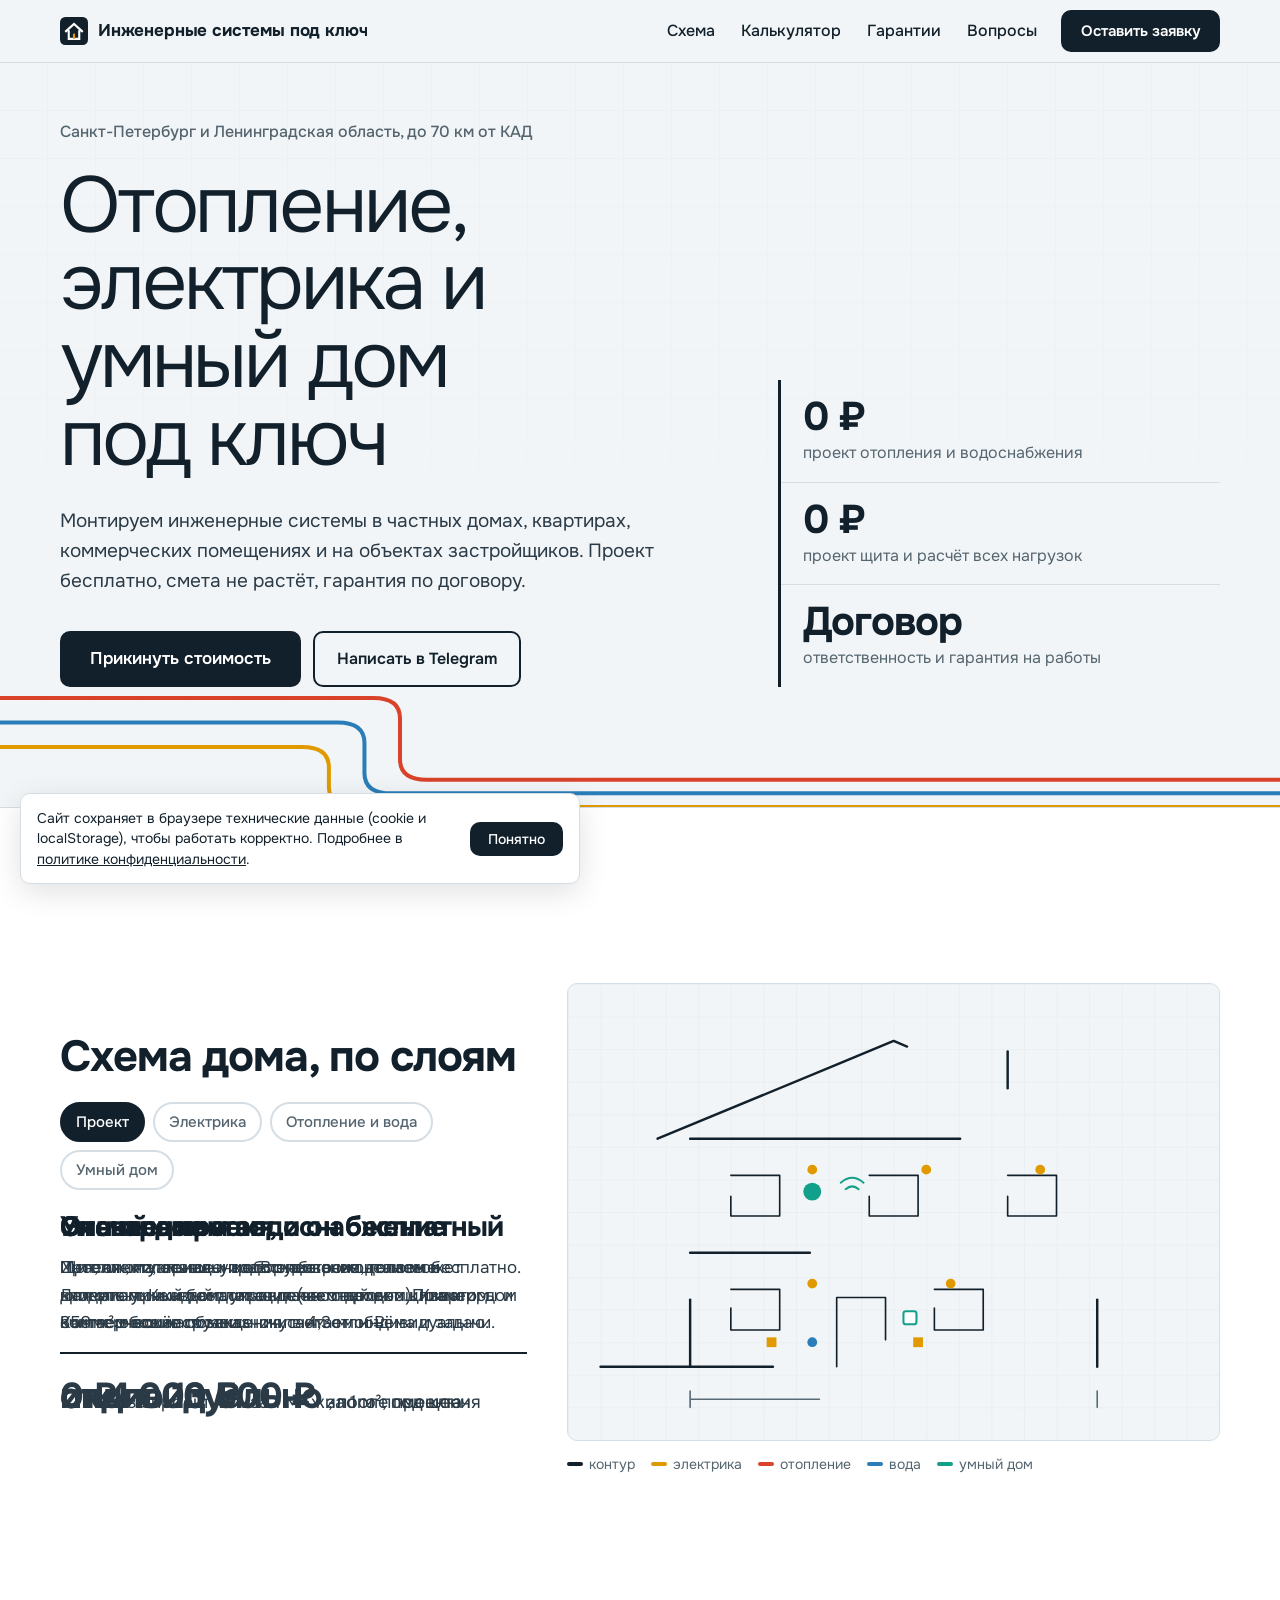
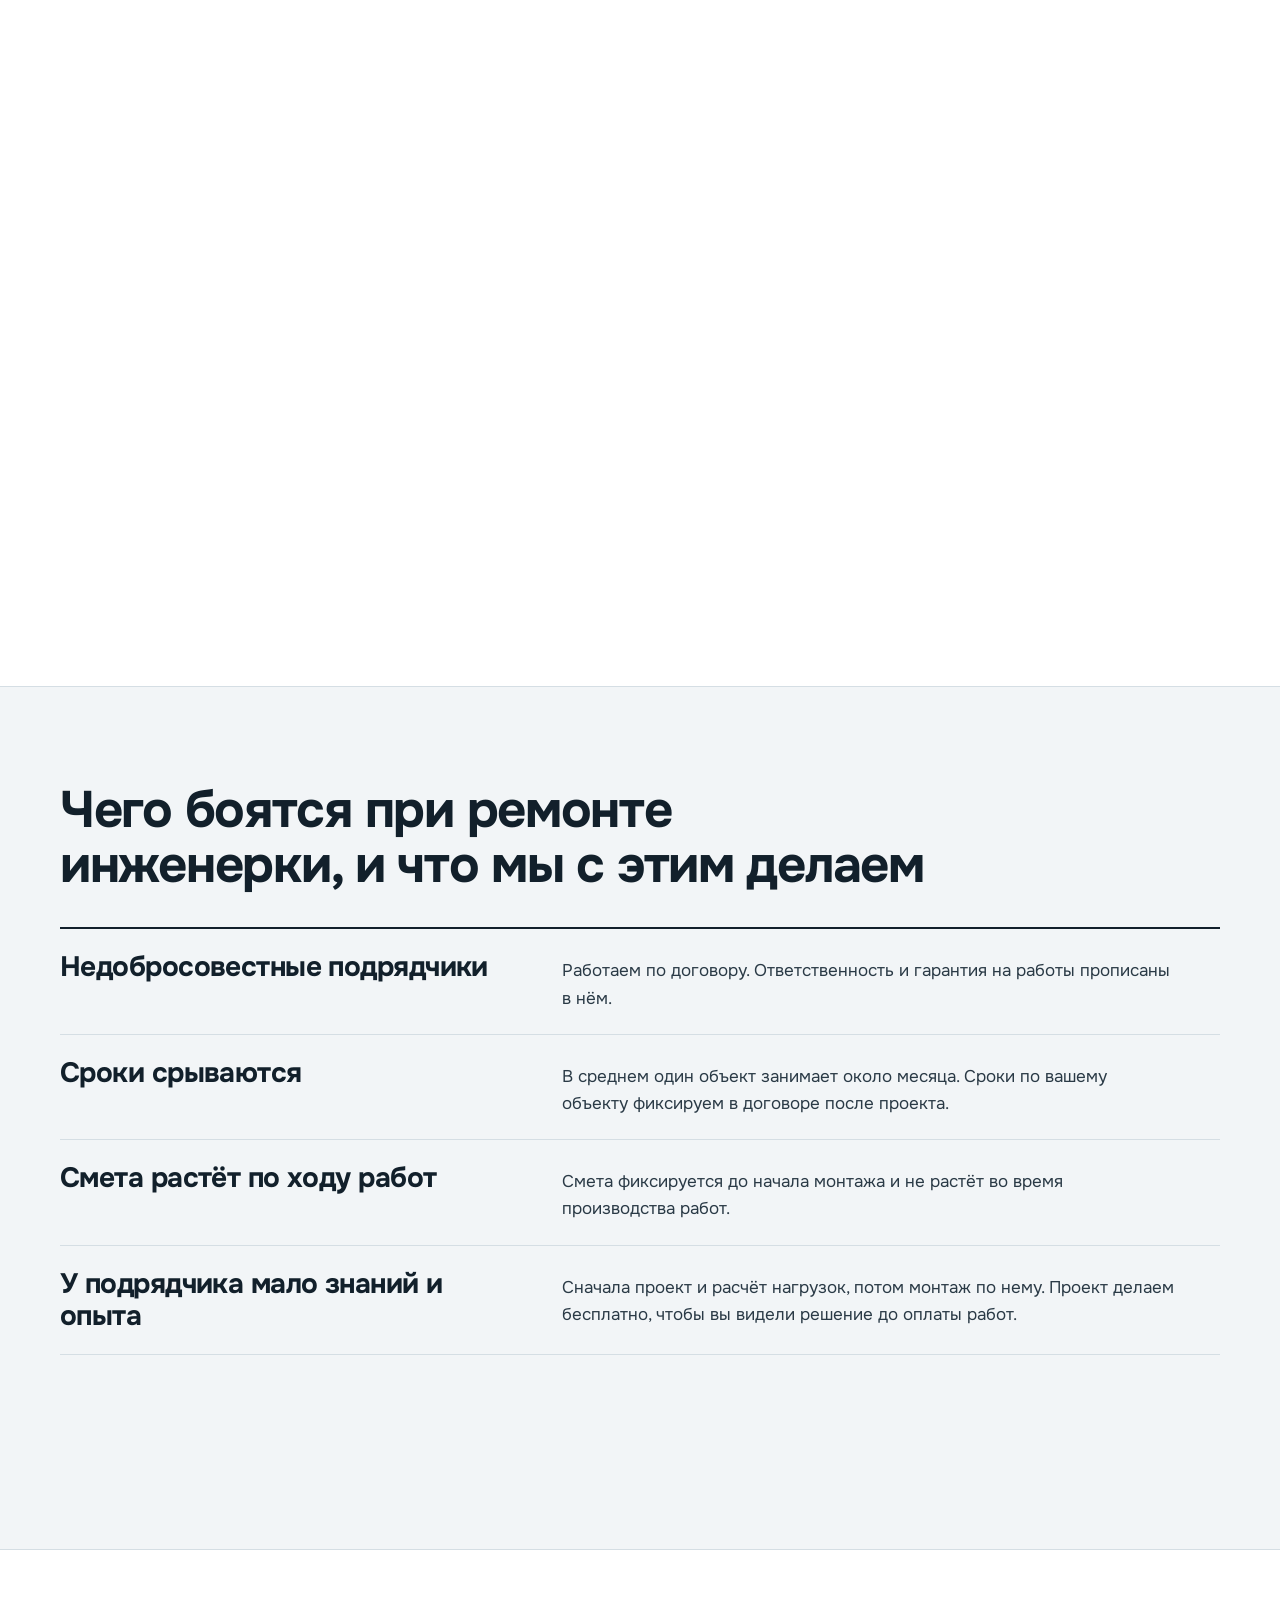
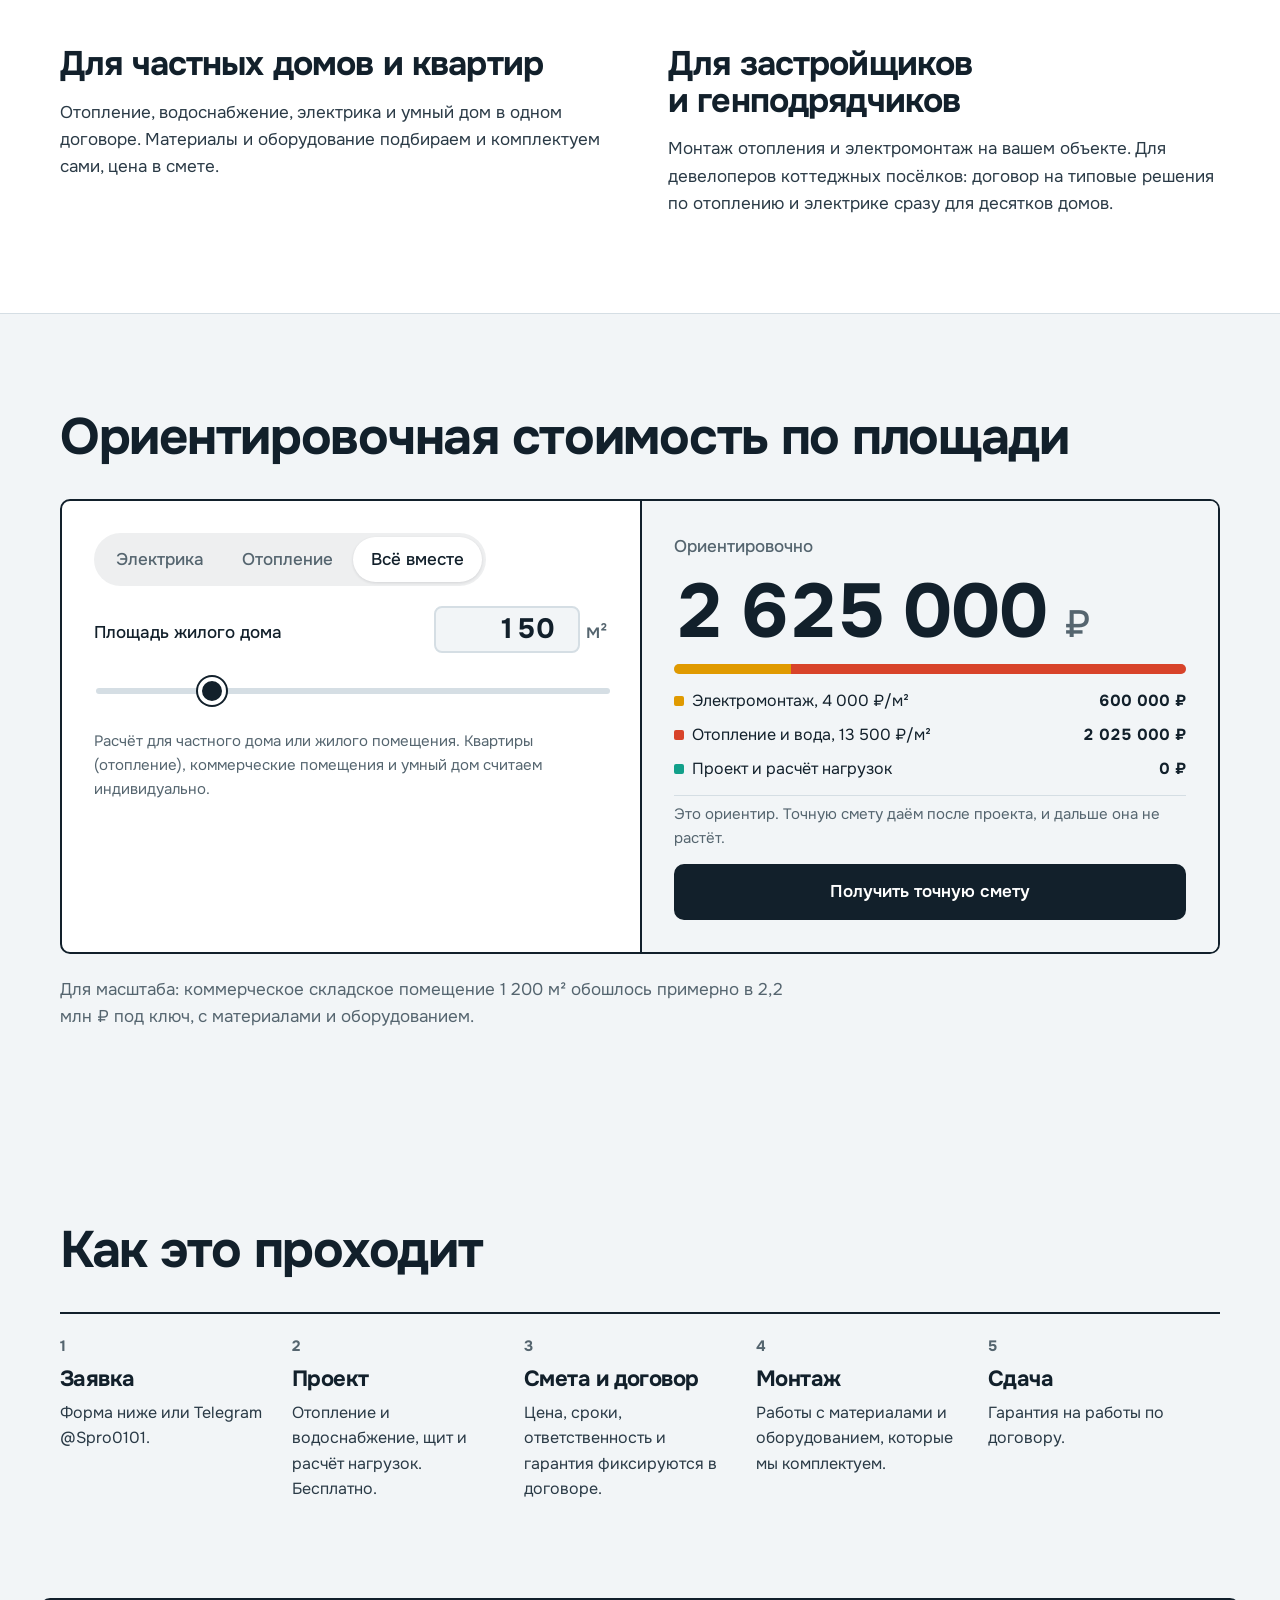
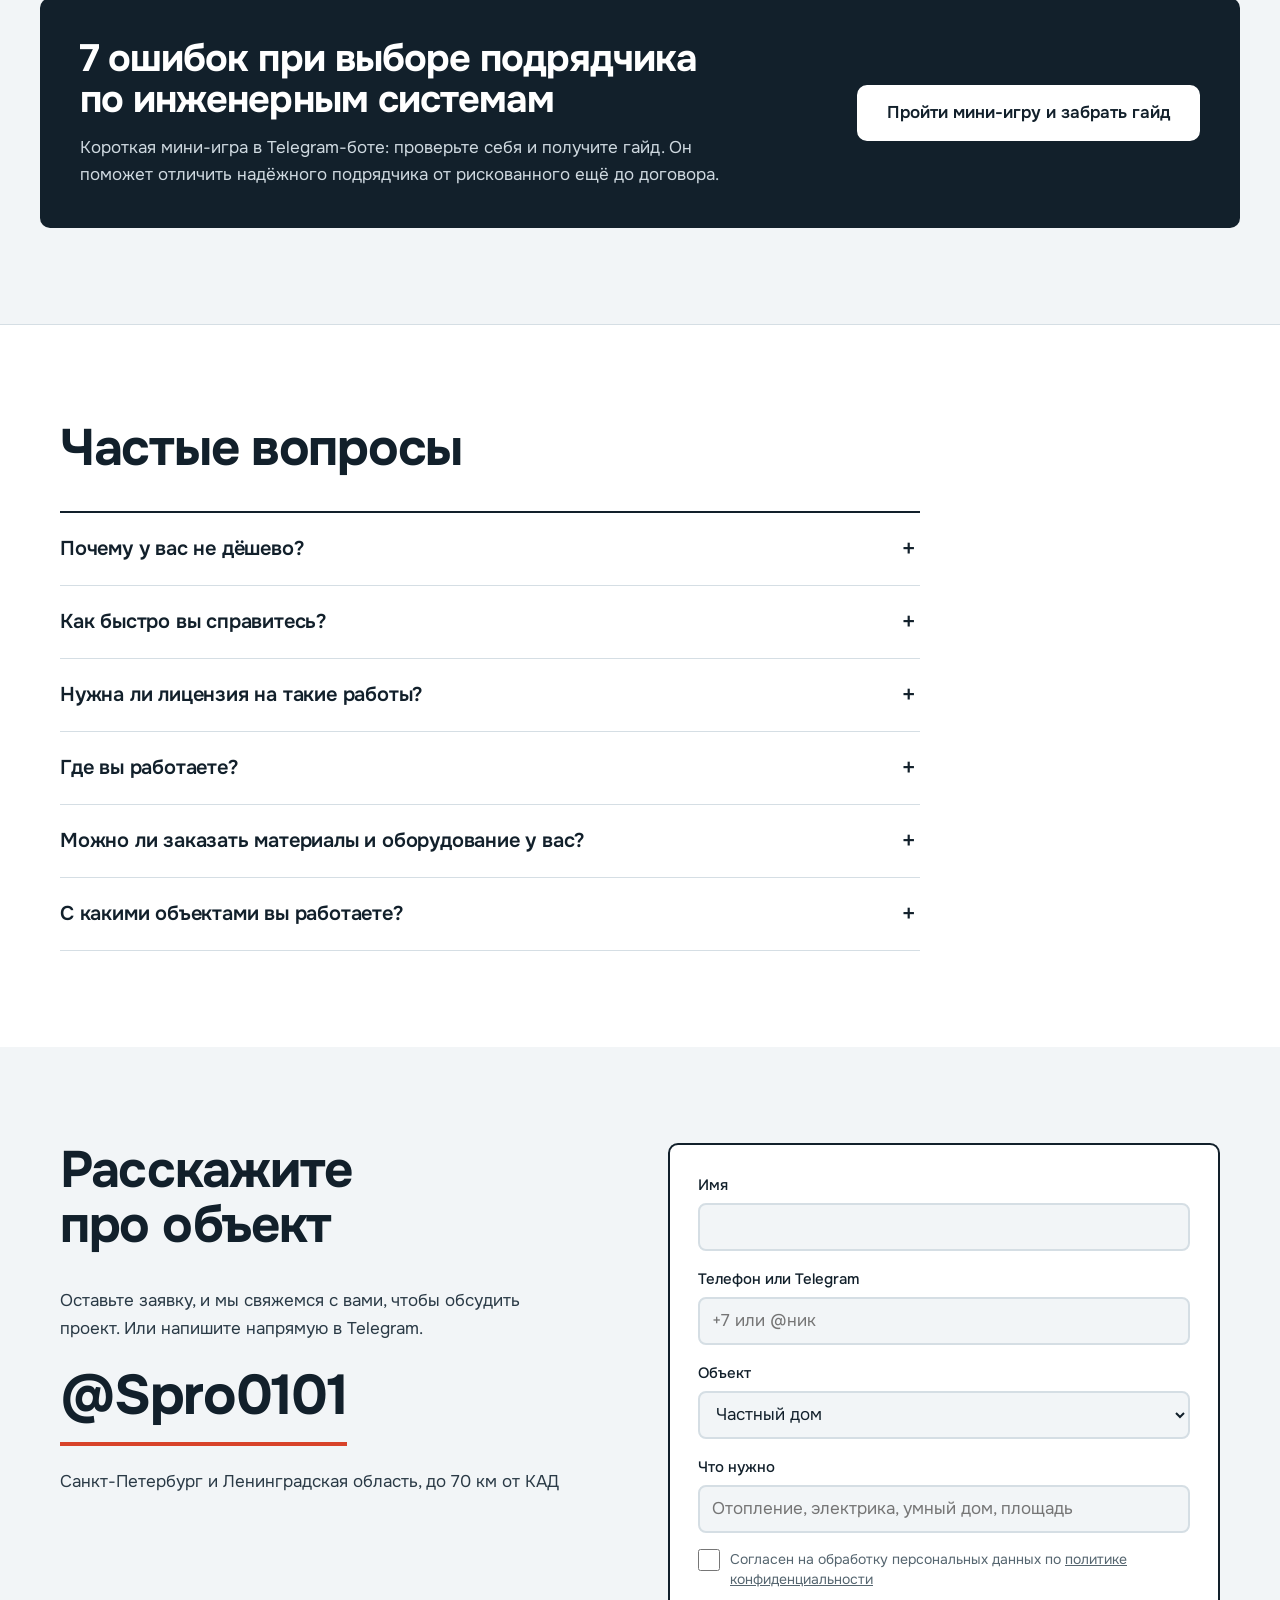
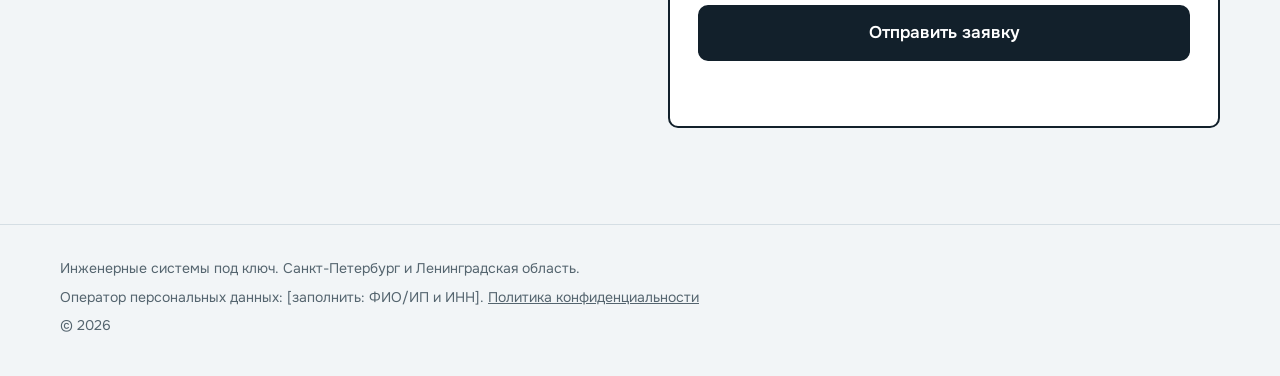
==== index.html @ 91e9ac5f "init: landing Инженерные системы под ключ (СПб и ЛО) Co-Authored-By: Claude Sonnet 5.5 <noreply@anth" ====
<!DOCTYPE html>
<html lang="ru">
<head>
<meta charset="utf-8">
<meta name="viewport" content="width=device-width, initial-scale=1">
<title>Инженерные системы под ключ: отопление, электрика, умный дом в СПб и ЛО</title>
<meta name="description" content="Монтаж отопления, водоснабжения, электрики и умного дома в Санкт-Петербурге и Ленинградской области, до 70 км от КАД. Проект бесплатно, смета без роста, гарантия по договору.">
<meta name="robots" content="index, follow">
<link rel="canonical" href="https://murzzsite.github.io/spro-engineering-spb/">
<meta property="og:title" content="Инженерные системы под ключ: отопление, электрика, умный дом">
<meta property="og:description" content="СПб и Ленинградская область, до 70 км от КАД. Проект бесплатно, смета без роста, гарантия по договору.">
<meta property="og:type" content="website">
<meta property="og:url" content="https://murzzsite.github.io/spro-engineering-spb/">
<meta property="og:locale" content="ru_RU">
<meta property="og:site_name" content="Инженерные системы под ключ">
<meta name="twitter:card" content="summary">
<meta name="twitter:title" content="Инженерные системы под ключ: отопление, электрика, умный дом">
<meta name="twitter:description" content="СПб и Ленинградская область, до 70 км от КАД. Проект бесплатно, смета без роста, гарантия по договору.">
<meta name="theme-color" content="#F2F5F7">
<link rel="icon" href="data:image/svg+xml,%3Csvg xmlns='http://www.w3.org/2000/svg' viewBox='0 0 32 32'%3E%3Crect width='32' height='32' rx='6' fill='%2312202B'/%3E%3Cpath d='M6 17L16 8l10 9M10 15v10h12V15' fill='none' stroke='%23fff' stroke-width='2.4'/%3E%3Cpath d='M16 25v-6' stroke='%23E09A00' stroke-width='2.4'/%3E%3C/svg%3E">
<link rel="preconnect" href="https://fonts.googleapis.com">
<link rel="preconnect" href="https://fonts.gstatic.com" crossorigin>
<link href="https://fonts.googleapis.com/css2?family=Onest:wght@300..800&display=swap" rel="stylesheet">
<link rel="stylesheet" href="motion.css">
<link rel="stylesheet" href="styles.css">
<script type="application/ld+json">
{"@context":"https://schema.org","@type":"WebSite","name":"Инженерные системы под ключ","url":"https://murzzsite.github.io/spro-engineering-spb/","inLanguage":"ru-RU"}
</script>
<script type="application/ld+json">
{"@context":"https://schema.org","@type":"Service","name":"Монтаж инженерных систем: отопление, водоснабжение, электрика, умный дом","serviceType":"Монтаж инженерных систем","url":"https://murzzsite.github.io/spro-engineering-spb/","areaServed":[{"@type":"City","name":"Санкт-Петербург"},{"@type":"AdministrativeArea","name":"Ленинградская область"}],"description":"Отопление и водоснабжение, электромонтаж, умный дом, комплектация объектов материалами и оборудованием. Работа в пределах 70 км от КАД, ответственность и гарантия на работы по договору."}
</script>
<script type="application/ld+json">
{"@context":"https://schema.org","@type":"FAQPage","mainEntity":[
{"@type":"Question","name":"Почему у вас не дёшево?","acceptedAnswer":{"@type":"Answer","text":"Мы несём полную ответственность за работу и даём гарантию на работы, подкреплённую договором. Смета фиксируется и не растёт во время производства работ."}},
{"@type":"Question","name":"Нужна ли лицензия на монтаж инженерных систем?","acceptedAnswer":{"@type":"Answer","text":"Лицензии на эти работы не требуются. Подрядчик должен работать официально, как ИП или ООО, и платить налоги."}},
{"@type":"Question","name":"В каких районах вы работаете?","acceptedAnswer":{"@type":"Answer","text":"В Санкт-Петербурге и Ленинградской области, в пределах 70 км от КАД."}},
{"@type":"Question","name":"Сколько занимает объект?","acceptedAnswer":{"@type":"Answer","text":"В среднем один объект занимает около месяца. Сроки по вашему объекту фиксируются в договоре после проекта."}}
]}
</script>
</head>
<body>

<header class="header" id="header">
  <div class="header__inner">
    <a class="brand" href="#top" aria-label="Инженерные системы под ключ, на главную">
      <svg class="brand__mark" width="28" height="28" viewBox="0 0 32 32" aria-hidden="true"><rect width="32" height="32" rx="6" fill="currentColor"/><path d="M6 17L16 8l10 9M10 15v10h12V15" fill="none" stroke="#fff" stroke-width="2.4"/><path d="M16 25v-6" stroke="#E09A00" stroke-width="2.4"/></svg>
      <span>Инженерные системы под ключ</span>
    </a>
    <nav class="nav" aria-label="Разделы">
      <a href="#scheme" data-roll>Схема</a>
      <a href="#calc" data-roll>Калькулятор</a>
      <a href="#why" data-roll>Гарантии</a>
      <a href="#faq" data-roll>Вопросы</a>
    </nav>
    <a class="btn btn--head" href="#contact" data-magnetic>Оставить заявку</a>
  </div>
</header>

<main>
<!-- HERO -->
<section class="hero" id="top">
  <svg class="hero__routes" viewBox="0 0 1440 220" preserveAspectRatio="none" aria-hidden="true">
    <path class="rt rt--heat" d="M0 60 H420 Q450 60 450 90 V150 Q450 180 480 180 H1440" pathLength="1"/>
    <path class="rt rt--water" d="M0 96 H380 Q410 96 410 126 V170 Q410 200 440 200 H1440" pathLength="1"/>
    <path class="rt rt--power" d="M0 132 H340 Q370 132 370 162 V190 Q370 220 400 220 H1440" pathLength="1"/>
  </svg>
  <div class="wrap hero__grid">
    <div class="hero__text">
      <p class="hero__kicker">Санкт-Петербург и Ленинградская область, до 70 км от КАД</p>
      <h1 class="hero__h1" data-wave data-wave-min="360" data-wave-max="800">Отопление, электрика и умный дом под ключ</h1>
      <p class="hero__lead">Монтируем инженерные системы в частных домах, квартирах, коммерческих помещениях и на объектах застройщиков. Проект бесплатно, смета не растёт, гарантия по договору.</p>
      <div class="hero__cta">
        <a class="btn btn--big" href="#calc" data-magnetic>Прикинуть стоимость</a>
        <a class="btn btn--ghost" href="https://t.me/Spro0101" target="_blank" rel="noopener" data-magnetic>Написать в Telegram</a>
      </div>
    </div>
    <ul class="hero__facts" data-stagger>
      <li><b>0 ₽</b><span>проект отопления и водоснабжения</span></li>
      <li><b>0 ₽</b><span>проект щита и расчёт всех нагрузок</span></li>
      <li><b>Договор</b><span>ответственность и гарантия на работы</span></li>
    </ul>
  </div>
</section>

<!-- SCENE -->
<section class="scene" id="scheme" aria-label="Как прорисовывается инженерная схема дома">
  <div class="scene__stick">
    <div class="wrap scene__grid">
      <div class="scene__copy">
        <h2 class="scene__h">Схема дома, по слоям</h2>
        <ol class="scene__tabs" id="sceneTabs">
          <li><button type="button" data-i="0" class="is-on">Проект</button></li>
          <li><button type="button" data-i="1">Электрика</button></li>
          <li><button type="button" data-i="2">Отопление и вода</button></li>
          <li><button type="button" data-i="3">Умный дом</button></li>
        </ol>
        <div class="scene__text" id="sceneText" aria-live="polite">
          <article class="st is-on" data-i="0">
            <h3>Сначала проект, и он бесплатный</h3>
            <p>Проект отопления и водоснабжения делаем бесплатно. Для электрики бесплатно делаем проект щита и считаем все нагрузки.</p>
            <p class="st__price"><b>0 ₽</b> за проект</p>
          </article>
          <article class="st" data-i="1">
            <h3>Электромонтаж</h3>
            <p>Щит, линии, освещение. В электромонтаж может входить умный дом: управление светом и климатом. Коммерческие помещения считаем индивидуально.</p>
            <p class="st__price"><b>от 4 000 ₽</b> за 1 м² жилого помещения</p>
          </article>
          <article class="st" data-i="2">
            <h3>Отопление и водоснабжение</h3>
            <p>Монтаж, материалы и оборудование, топовые материалы и автоматизация (частный дом). Квартиры и коммерческие объекты считаем от объёма и задачи.</p>
            <p class="st__price"><b>около 13 500 ₽</b> за 1 м², под ключ</p>
          </article>
          <article class="st" data-i="3">
            <h3>Умный дом</h3>
            <p>Интеллектуальное управление освещением и климатом. Каждый дом считаем отдельно. Пример: дом 350 м² обошёлся заказчику в 4,3 млн ₽.</p>
            <p class="st__price"><b>индивидуально</b>, после проекта</p>
          </article>
        </div>
      </div>
      <figure class="scene__fig">
        <svg id="house" viewBox="0 0 800 560" role="img" aria-label="Схема двухэтажного дома в разрезе: контур, электрощит и линии, трубы отопления и воды, узлы умного дома">
          <defs><pattern id="grid" width="40" height="40" patternUnits="userSpaceOnUse"><path d="M40 0H0V40" fill="none" stroke="#D5DEE4" stroke-width="1"/></pattern></defs>
          <rect x="0" y="0" width="800" height="560" fill="url(#grid)" opacity=".7"/>
          <!-- слой 0: контур -->
          <g class="ly ly--0" id="L0" fill="none" stroke="#12202B" stroke-width="3" stroke-linecap="round" stroke-linejoin="round">
            <path d="M40 470 H760" pathLength="1"/>
            <path d="M150 470 V190" pathLength="1"/>
            <path d="M650 470 V190" pathLength="1"/>
            <path d="M150 330 H650" pathLength="1"/>
            <path d="M110 190 L400 70 L690 190 M150 190 H650" pathLength="1"/>
            <path d="M540 128 V80 H575 V150" pathLength="1"/>
            <path d="M200 235 h60 v50 h-60 z M370 235 h60 v50 h-60 z M540 235 h60 v50 h-60 z" pathLength="1" stroke-width="2"/>
            <path d="M200 375 h60 v50 h-60 z M450 375 h60 v50 h-60 z M330 470 V385 H390 V470" pathLength="1" stroke-width="2"/>
            <path d="M150 510 H650 M150 500 V520 M650 500 V520" pathLength="1" stroke="#5A6B78" stroke-width="2"/>
          </g>
          <!-- слой 1: электрика -->
          <g class="ly ly--1" id="L1" fill="none" stroke="#E09A00" stroke-width="3.5" stroke-linecap="round" stroke-linejoin="round">
            <path d="M165 385 h34 v50 h-34 z M172 398 h20 M172 410 h20 M172 422 h20" pathLength="1"/>
            <path d="M182 385 V205" pathLength="1"/>
            <path d="M182 345 H600" pathLength="1"/>
            <path d="M182 205 H580" pathLength="1"/>
            <path d="M300 345 V362 M470 345 V362 M600 345 V440" pathLength="1"/>
            <path d="M300 205 V222 M440 205 V222 M580 205 V222" pathLength="1"/>
            <path d="M199 440 H430" pathLength="1" stroke-dasharray="1"/>
            <circle class="pop" cx="300" cy="368" r="6" fill="#E09A00" stroke="none"/>
            <circle class="pop" cx="470" cy="368" r="6" fill="#E09A00" stroke="none"/>
            <circle class="pop" cx="300" cy="228" r="6" fill="#E09A00" stroke="none"/>
            <circle class="pop" cx="440" cy="228" r="6" fill="#E09A00" stroke="none"/>
            <circle class="pop" cx="580" cy="228" r="6" fill="#E09A00" stroke="none"/>
            <rect class="pop" x="244" y="434" width="12" height="12" fill="#E09A00" stroke="none"/>
            <rect class="pop" x="424" y="434" width="12" height="12" fill="#E09A00" stroke="none"/>
          </g>
          <!-- слой 2: отопление и вода -->
          <g class="ly ly--2" id="L2" fill="none" stroke-linecap="round" stroke-linejoin="round" stroke-width="4.5">
            <g stroke="#2A7DB8">
              <path d="M40 486 H595 V470" pathLength="1"/>
              <path d="M270 486 V440 H300" pathLength="1"/>
            </g>
            <g stroke="#D8432A">
              <path d="M560 395 h70 v75 h-70 z" pathLength="1" stroke-width="3.5"/>
              <path d="M595 395 V352 H230 V440 M480 352 V440" pathLength="1"/>
              <path d="M612 395 V300 H262" pathLength="1"/>
              <path d="M202 440 h56 v18 h-56 z M452 440 h56 v18 h-56 z" pathLength="1" stroke-width="3"/>
              <path d="M205 290 h56 v18 h-56 z M372 290 h56 v18 h-56 z M540 290 h60 v18 h-60 z" pathLength="1" stroke-width="3"/>
            </g>
            <path class="flow flow--heat" d="M595 395 V352 H230 V440 M612 395 V300 H262" stroke="#fff" stroke-width="1.6" stroke-dasharray="3 14" pathLength="100"/>
            <path class="flow flow--water" d="M40 486 H595 V470" stroke="#fff" stroke-width="1.6" stroke-dasharray="3 14" pathLength="100"/>
            <circle class="pop" cx="300" cy="440" r="6" fill="#2A7DB8" stroke="none"/>
          </g>
          <!-- слой 3: умный дом -->
          <g class="ly ly--3" id="L3" fill="none" stroke="#12A08A" stroke-width="2.5" stroke-linecap="round" stroke-linejoin="round">
            <path d="M300 255 V362" stroke-dasharray=".02 .02" pathLength="1"/>
            <path d="M300 255 L440 228" pathLength="1"/>
            <path d="M300 255 Q380 330 470 362" pathLength="1"/>
            <path d="M300 255 Q330 405 420 410" pathLength="1"/>
            <path d="M300 255 Q520 250 580 228" pathLength="1"/>
            <circle class="ring" cx="300" cy="255" r="18" stroke-width="2"/>
            <circle class="ring ring--2" cx="300" cy="255" r="18" stroke-width="2"/>
            <circle class="pop" cx="300" cy="255" r="11" fill="#12A08A" stroke="none"/>
            <rect class="pop" x="412" y="402" width="16" height="16" rx="3" fill="#fff" stroke="#12A08A"/>
            <path class="pop" d="M335 244 q14 -12 28 0 M341 252 q8 -7 16 0" stroke-width="2.5"/>
          </g>
        </svg>
        <figcaption class="legend" aria-hidden="true">
          <span><i style="background:#12202B"></i>контур</span>
          <span><i style="background:#E09A00"></i>электрика</span>
          <span><i style="background:#D8432A"></i>отопление</span>
          <span><i style="background:#2A7DB8"></i>вода</span>
          <span><i style="background:#12A08A"></i>умный дом</span>
        </figcaption>
      </figure>
    </div>
  </div>
</section>

<!-- WHY -->
<section class="sec why" id="why">
  <div class="wrap">
    <h2 class="sec__h" data-reveal>Чего боятся при ремонте инженерки, и что мы с этим делаем</h2>
    <div class="why__list" data-stagger>
      <div class="why__row"><p class="why__fear">Недобросовестные подрядчики</p><p class="why__ans">Работаем по договору. Ответственность и гарантия на работы прописаны в нём.</p></div>
      <div class="why__row"><p class="why__fear">Сроки срываются</p><p class="why__ans">В среднем один объект занимает около месяца. Сроки по вашему объекту фиксируем в договоре после проекта.</p></div>
      <div class="why__row"><p class="why__fear">Смета растёт по ходу работ</p><p class="why__ans">Смета фиксируется до начала монтажа и не растёт во время производства работ.</p></div>
      <div class="why__row"><p class="why__fear">У подрядчика мало знаний и опыта</p><p class="why__ans">Сначала проект и расчёт нагрузок, потом монтаж по нему. Проект делаем бесплатно, чтобы вы видели решение до оплаты работ.</p></div>
    </div>
    <p class="why__note" data-reveal>Да, у нас не дёшево. Зато мы несём полную ответственность и даём гарантию на работы, подкреплённую договором.</p>
  </div>
</section>

<!-- AUDIENCE -->
<section class="sec aud">
  <div class="wrap aud__grid">
    <div data-reveal>
      <h2 class="sec__h">Для частных домов и квартир</h2>
      <p>Отопление, водоснабжение, электрика и умный дом в одном договоре. Материалы и оборудование подбираем и комплектуем сами, цена в смете.</p>
    </div>
    <div data-reveal data-reveal-delay="120">
      <h2 class="sec__h">Для застройщиков и генподрядчиков</h2>
      <p>Монтаж отопления и электромонтаж на вашем объекте. Для девелоперов коттеджных посёлков: договор на типовые решения по отоплению и электрике сразу для десятков домов.</p>
    </div>
  </div>
</section>

<!-- CALC -->
<section class="sec calc" id="calc">
  <div class="wrap">
    <h2 class="sec__h" data-reveal>Ориентировочная стоимость по площади</h2>
    <div class="calc__box" data-reveal>
      <div class="calc__ctl">
        <div class="calc__what" data-pill role="tablist" aria-label="Что считаем">
          <button type="button" data-pill-item role="tab" data-k="power">Электрика</button>
          <button type="button" data-pill-item role="tab" data-k="heat">Отопление</button>
          <button type="button" data-pill-item role="tab" data-k="both" aria-selected="true">Всё вместе</button>
        </div>
        <label class="calc__area" for="area">
          <span>Площадь жилого дома</span>
          <span class="calc__areaval"><input type="number" id="areaNum" min="30" max="600" step="5" value="150" inputmode="numeric" aria-label="Площадь в квадратных метрах"> <em>м²</em></span>
        </label>
        <input type="range" id="area" min="30" max="600" step="5" value="150" aria-label="Площадь, ползунок">
        <p class="calc__tip">Расчёт для частного дома или жилого помещения. Квартиры (отопление), коммерческие помещения и умный дом считаем индивидуально.</p>
      </div>
      <div class="calc__out">
        <p class="calc__lab">Ориентировочно</p>
        <p class="calc__sum"><span id="sum">0</span> <small>₽</small></p>
        <div class="calc__bar" aria-hidden="true"><i id="barP" class="b-power"></i><i id="barH" class="b-heat"></i></div>
        <dl class="calc__rows">
          <div><dt><i class="b-power"></i>Электромонтаж, 4&nbsp;000&nbsp;₽/м²</dt><dd id="sumP">0 ₽</dd></div>
          <div><dt><i class="b-heat"></i>Отопление и вода, 13&nbsp;500&nbsp;₽/м²</dt><dd id="sumH">0 ₽</dd></div>
          <div><dt><i class="b-free"></i>Проект и расчёт нагрузок</dt><dd>0 ₽</dd></div>
        </dl>
        <p class="calc__disc">Это ориентир. Точную смету даём после проекта, и дальше она не растёт.</p>
        <a class="btn btn--big" href="#contact" id="calcGo" data-magnetic>Получить точную смету</a>
      </div>
    </div>
    <p class="calc__ex" data-reveal>Для масштаба: коммерческое складское помещение 1 200 м² обошлось примерно в 2,2 млн ₽ под ключ, с материалами и оборудованием.</p>
  </div>
</section>

<!-- STEPS -->
<section class="sec steps">
  <div class="wrap">
    <h2 class="sec__h" data-reveal>Как это проходит</h2>
    <ol class="steps__list" data-stagger>
      <li><h3>Заявка</h3><p>Форма ниже или Telegram @Spro0101.</p></li>
      <li><h3>Проект</h3><p>Отопление и водоснабжение, щит и расчёт нагрузок. Бесплатно.</p></li>
      <li><h3>Смета и договор</h3><p>Цена, сроки, ответственность и гарантия фиксируются в договоре.</p></li>
      <li><h3>Монтаж</h3><p>Работы с материалами и оборудованием, которые мы комплектуем.</p></li>
      <li><h3>Сдача</h3><p>Гарантия на работы по договору.</p></li>
    </ol>
  </div>
</section>

<!-- GUIDE -->
<section class="sec guide" id="guide">
  <div class="wrap guide__box" data-reveal>
    <div>
      <h2 class="sec__h">7 ошибок при выборе подрядчика по инженерным системам</h2>
      <p>Короткая мини-игра в Telegram-боте: проверьте себя и получите гайд. Он поможет отличить надёжного подрядчика от рискованного ещё до договора.</p>
    </div>
    <a class="btn btn--big" data-bot href="#contact" target="_blank" rel="noopener" data-magnetic>Пройти мини-игру и забрать гайд</a>
  </div>
</section>

<!-- FAQ -->
<section class="sec faq" id="faq">
  <div class="wrap faq__wrap">
    <h2 class="sec__h" data-reveal>Частые вопросы</h2>
    <div class="faq__list" data-reveal>
      <details><summary>Почему у вас не дёшево?</summary><p>Мы несём полную ответственность за работу и даём гарантию на работы, подкреплённую договором. Смета фиксируется и не растёт во время производства работ. Проект отопления и водоснабжения, проект щита и расчёт нагрузок делаем бесплатно.</p></details>
      <details><summary>Как быстро вы справитесь?</summary><p>В среднем один объект занимает около месяца. Точный срок по вашему объекту называем после проекта и записываем в договор.</p></details>
      <details><summary>Нужна ли лицензия на такие работы?</summary><p>Лицензии на эти работы не требуются. Важно, чтобы подрядчик работал официально, как ИП или ООО, и платил налоги. Подробнее об этом и других ошибках выбора в гайде из Telegram-бота.</p></details>
      <details><summary>Где вы работаете?</summary><p>В Санкт-Петербурге и Ленинградской области, в пределах 70 км от КАД.</p></details>
      <details><summary>Можно ли заказать материалы и оборудование у вас?</summary><p>Да, мы продаём и комплектуем объекты материалами и оборудованием. В отоплении и водоснабжении они уже входят в цену под ключ.</p></details>
      <details><summary>С какими объектами вы работаете?</summary><p>С частными домами и квартирами, коммерческими помещениями и объектами застройщиков. Для девелоперов коттеджных посёлков заключаем договор на типовые решения по отоплению и электрике для десятков домов.</p></details>
    </div>
  </div>
</section>

<!-- CONTACT -->
<section class="sec contact" id="contact">
  <div class="wrap contact__grid">
    <div data-reveal>
      <h2 class="sec__h">Расскажите про объект</h2>
      <p>Оставьте заявку, и мы свяжемся с вами, чтобы обсудить проект. Или напишите напрямую в Telegram.</p>
      <a class="tg" href="https://t.me/Spro0101" target="_blank" rel="noopener" data-roll>@Spro0101</a>
      <p class="contact__area">Санкт-Петербург и Ленинградская область, до 70 км от КАД</p>
    </div>
    <form class="form" id="leadForm" novalidate data-reveal data-reveal-delay="100">
      <label>Имя<input type="text" name="name" autocomplete="name" required></label>
      <label>Телефон или Telegram<input type="text" name="contact" autocomplete="tel" required placeholder="+7 или @ник"></label>
      <label>Объект
        <select name="object">
          <option>Частный дом</option>
          <option>Квартира</option>
          <option>Коммерческое помещение</option>
          <option>Застройщик, генподрядчик, посёлок</option>
        </select>
      </label>
      <label>Что нужно<input type="text" name="comment" placeholder="Отопление, электрика, умный дом, площадь"></label>
      <input type="text" name="_gotcha" style="display:none" tabindex="-1" autocomplete="off">
      <input type="hidden" name="calc" id="calcField">
      <label class="form__ok"><input type="checkbox" name="consent" required><span>Согласен на обработку персональных данных по <a href="privacy.html" target="_blank" rel="noopener">политике конфиденциальности</a></span></label>
      <button class="btn btn--big" type="submit">Отправить заявку</button>
      <p class="form__msg" id="formMsg" role="status"></p>
    </form>
  </div>
</section>
</main>

<footer class="footer">
  <div class="wrap footer__in">
    <p>Инженерные системы под ключ. Санкт-Петербург и Ленинградская область.</p>
    <p>Оператор персональных данных: [заполнить: ФИО/ИП и ИНН]. <a href="privacy.html">Политика конфиденциальности</a></p>
    <p>© <span id="year">2026</span></p>
  </div>
</footer>

<script src="motion.js" defer></script>
<script src="script.js" defer></script>
<script src="cookie.js" defer></script>
</body>
</html>
---- motion.css ----
/* motion-kit: токены и стили эффектов. Светлая тема. Цвета переопределять под бренд клиента. */
:root{
  /* пружины: "stiffness damping" (из designbookmark motion studies) */
  --spring-follow:900 50;
  --spring-settle:280 22;
  --spring-soft:260 24;
  --spring-lead:620 36;
  --spring-trail:190 19;
  --spring-pop:520 16;
  --spring-fade:420 32;
  --stagger:45;               /* мс между элементами */

  /* бренд: менять под клиента */
  --mk-bg:#fafaf7;
  --mk-surface:#fff;
  --mk-text:#16181d;
  --mk-muted:#6b7280;
  --mk-accent:#e4572e;
  --mk-on-accent:#fff;
  --mk-fill:rgba(22,24,29,.06);

  --mk-r-pill:999px;
  --mk-r-card:24px;
  --mk-ease-out:cubic-bezier(.22,1,.36,1);   /* для CSS-переходов, где пружина избыточна */
}

/* reveal: класс mk-reveal ставит JS, без JS элементы видны */
.mk-on .mk-reveal{opacity:0;transform:translate3d(0,22px,0);transition:opacity .7s var(--mk-ease-out),transform .8s var(--mk-ease-out);transition-delay:var(--d,0ms)}
.mk-on .mk-reveal.mk-in{opacity:1;transform:none}

/* magnetic: будем двигать только transform */
[data-magnetic]{will-change:transform}

/* roll: две копии буквы, верхняя уезжает, нижняя заезжает */
.mk-roll{display:inline-flex;overflow:hidden;line-height:1.15;vertical-align:bottom}
.mk-roll__c{display:inline-block;position:relative;height:1.15em;overflow:hidden}
.mk-roll__c>span{display:block;transition:transform .5s var(--mk-ease-out);transition-delay:calc(var(--i)*14ms)}
.mk-roll__c>span+span{position:absolute;inset:0;transform:translateY(110%)}
.mk-roll:hover .mk-roll__c>span:first-child,.mk-roll:focus-visible .mk-roll__c>span:first-child{transform:translateY(-110%)}
.mk-roll:hover .mk-roll__c>span+span,.mk-roll:focus-visible .mk-roll__c>span+span{transform:none}

/* pill: резиновый хайлайт */
.mk-pill{position:relative;display:inline-flex;gap:2px;padding:4px;border-radius:var(--mk-r-pill);background:var(--mk-fill)}
.mk-pill__hl{position:absolute;top:4px;bottom:4px;left:0;border-radius:var(--mk-r-pill);background:var(--mk-surface);box-shadow:0 1px 3px rgba(22,24,29,.12);pointer-events:none;will-change:transform,width}
.mk-pill [data-pill-item]{position:relative;z-index:1;padding:9px 18px;border:0;background:none;border-radius:var(--mk-r-pill);font:inherit;font-weight:500;color:var(--mk-muted);cursor:pointer;transition:color .2s}
.mk-pill [data-pill-item].is-active{color:var(--mk-text)}

@media (prefers-reduced-motion:reduce){
  .mk-on .mk-reveal{opacity:1;transform:none;transition:none}
  .mk-roll__c>span{transition:none}
}
---- styles.css ----
:root{
  --bg:#F2F5F7; --surface:#fff; --ink:#12202B; --muted:#55656F; --line:#D5DEE4;
  --power:#E09A00; --heat:#D8432A; --water:#2A7DB8; --smart:#12A08A;
  --font:"Onest",system-ui,"Segoe UI",Arial,sans-serif;
  --mk-bg:var(--bg); --mk-surface:#fff; --mk-text:var(--ink); --mk-muted:var(--muted);
  --mk-accent:var(--heat); --mk-fill:rgba(18,32,43,.07);
  --r:10px;
}
*{box-sizing:border-box}
html{scroll-behavior:auto;-webkit-text-size-adjust:100%}
body{margin:0;background:var(--bg);color:var(--ink);font:400 17px/1.6 var(--font);overflow-x:hidden}
img,svg{max-width:100%}
a{color:inherit}
h1,h2,h3{margin:0;font-weight:700;line-height:1.08;letter-spacing:-.025em;text-wrap:balance;overflow-wrap:anywhere}
p{margin:0}
.wrap{width:100%;max-width:1200px;margin:0 auto;padding:0 20px}
:focus-visible{outline:3px solid var(--water);outline-offset:3px}

/* buttons */
.btn{display:inline-flex;align-items:center;justify-content:center;gap:8px;min-height:46px;padding:12px 22px;border:2px solid var(--ink);border-radius:var(--r);background:var(--ink);color:#fff;font:600 16px/1.2 var(--font);text-decoration:none;cursor:pointer;transition:background .2s,color .2s,border-color .2s}
.btn:hover{background:var(--heat);border-color:var(--heat)}
.btn--ghost{background:transparent;color:var(--ink)}
.btn--ghost:hover{background:var(--ink);border-color:var(--ink);color:#fff}
.btn--big{min-height:56px;padding:15px 28px;font-size:17px}
.btn--head{min-height:42px;padding:9px 18px;font-size:15px}

/* header */
.header{position:sticky;top:0;z-index:50;background:rgba(242,245,247,.9);backdrop-filter:blur(10px);border-bottom:1px solid var(--line)}
.header__inner{display:flex;align-items:center;gap:24px;max-width:1200px;margin:0 auto;padding:10px 20px;min-width:0}
.brand{display:flex;align-items:center;gap:10px;text-decoration:none;font-weight:700;letter-spacing:-.01em;min-width:0;flex-shrink:1}
.brand__mark{flex:0 0 auto;color:var(--ink)}
.brand span{white-space:nowrap;overflow:hidden;text-overflow:ellipsis}
.nav{display:flex;gap:26px;margin-left:auto}
.nav a{text-decoration:none;font-weight:500;white-space:nowrap;font-size:16px}
.btn--head{flex:0 0 auto;white-space:nowrap}

/* hero */
.hero{position:relative;padding:56px 0 120px;overflow:hidden;background-image:linear-gradient(var(--line) 1px,transparent 1px),linear-gradient(90deg,var(--line) 1px,transparent 1px);background-size:48px 48px;background-position:-1px -1px}
.hero::before{content:"";position:absolute;inset:0;background:linear-gradient(180deg,rgba(242,245,247,.78),rgba(242,245,247,.96) 70%,var(--bg))}
.hero__grid{position:relative;display:grid;grid-template-columns:minmax(0,1.5fr) minmax(0,1fr);gap:56px;align-items:end}
.hero__kicker{font-weight:500;color:var(--muted);margin-bottom:22px;font-size:16px}
.hero__h1{font-size:clamp(40px,6.2vw,88px);font-weight:700;letter-spacing:-.04em;line-height:.98}
.hero__lead{margin-top:28px;max-width:34em;font-size:19px;color:#2a3a46}
.hero__cta{display:flex;flex-wrap:wrap;gap:12px;margin-top:34px}
.hero__facts{list-style:none;margin:0;padding:0;display:grid;gap:0;border-left:3px solid var(--ink)}
.hero__facts li{padding:16px 0 16px 22px;border-bottom:1px solid var(--line);display:grid;gap:2px}
.hero__facts li:last-child{border-bottom:0}
.hero__facts b{font-size:clamp(28px,3.4vw,40px);font-weight:700;letter-spacing:-.03em;line-height:1.05}
.hero__facts span{color:var(--muted);font-size:16px}
.hero__routes{position:absolute;left:0;bottom:0;width:100%;height:150px;pointer-events:none}
.rt{fill:none;stroke-width:4;stroke-dasharray:1;stroke-dashoffset:1;stroke-linecap:round;vector-effect:non-scaling-stroke;animation:draw 2.4s .3s cubic-bezier(.22,1,.36,1) forwards}
.rt--heat{stroke:var(--heat)}.rt--water{stroke:var(--water);animation-delay:.5s}.rt--power{stroke:var(--power);animation-delay:.7s}
@keyframes draw{to{stroke-dashoffset:0}}

/* scene */
.scene{position:relative;background:var(--surface);border-top:1px solid var(--line);border-bottom:1px solid var(--line)}
.scene.is-pin{height:520vh}
.scene__stick{display:flex;align-items:center;padding:56px 0}
.is-pin .scene__stick{position:sticky;top:57px;height:calc(100vh - 57px);height:calc(100svh - 57px);overflow:hidden;padding:0}
.scene__grid{display:grid;grid-template-columns:minmax(0,5fr) minmax(0,7fr);gap:40px;align-items:center}
.scene__h{font-size:clamp(28px,3.4vw,44px);margin-bottom:22px}
.scene__tabs{list-style:none;display:none;flex-wrap:wrap;gap:8px;margin:0 0 22px;padding:0}
.scene__tabs button{min-height:40px;padding:8px 14px;border:2px solid var(--line);border-radius:999px;background:transparent;font:500 15px/1.1 var(--font);color:var(--muted);cursor:pointer;transition:all .25s}
.scene__tabs button.is-on{border-color:var(--ink);background:var(--ink);color:#fff}
.scene__text{display:grid;gap:22px}
.is-pin .scene__tabs{display:flex}
.is-pin .scene__text{gap:0}
.is-pin .st{grid-area:1/1;opacity:0;transform:translateY(14px);pointer-events:none;transition:opacity .45s,transform .55s cubic-bezier(.22,1,.36,1)}
.is-pin .st.is-on{opacity:1;transform:none;pointer-events:auto}
.st h3{font-size:clamp(22px,2.2vw,28px);margin-bottom:12px}
.st p{color:#2a3a46}
.st__price{margin-top:16px;padding-top:14px;border-top:2px solid var(--ink);font-size:18px}
.st__price b{font-size:clamp(26px,3vw,36px);letter-spacing:-.03em;margin-right:6px}
.scene__fig{margin:0}
#house{display:block;width:100%;height:auto;max-height:calc(100svh - 150px);border:1px solid var(--line);border-radius:var(--r);background:var(--bg)}
.is-pin .ly path[pathLength="1"]{stroke-dasharray:1 1;stroke-dashoffset:1}
.pop{transform-box:fill-box;transform-origin:center}
.is-pin .pop{opacity:0;transform:scale(.3);transition:opacity .4s,transform .5s cubic-bezier(.34,1.56,.64,1)}
.is-pin .pop.in{opacity:1;transform:none}
.ly{transition:opacity .4s}
.flow{opacity:.9;animation:flow 1.4s linear infinite;transition:opacity .4s}
.is-pin .flow{opacity:0}
.is-pin .flow.in{opacity:.9}
@keyframes flow{to{stroke-dashoffset:-34}}
.ring{transform-box:fill-box;transform-origin:center;opacity:0;animation:ring 2.2s ease-out infinite}
.ring--2{animation-delay:1.1s}
.is-pin .ring:not(.in){animation:none}
@keyframes ring{0%{opacity:.8;transform:scale(.6)}100%{opacity:0;transform:scale(2.6)}}
.legend{display:flex;flex-wrap:wrap;gap:6px 16px;margin-top:12px;font-size:14px;color:var(--muted)}
.legend span{display:inline-flex;align-items:center;gap:6px}
.legend i{width:16px;height:4px;border-radius:2px;display:inline-block}

/* sections */
.sec{padding:96px 0}
.sec__h{font-size:clamp(28px,4vw,52px);max-width:20em;margin-bottom:34px}
.why__list{border-top:2px solid var(--ink)}
.why__row{display:grid;grid-template-columns:minmax(0,5fr) minmax(0,7fr);gap:32px;padding:22px 0;border-bottom:1px solid var(--line);align-items:baseline}
.why__fear{font-size:clamp(20px,2.2vw,28px);font-weight:700;letter-spacing:-.02em;line-height:1.15}
.why__ans{color:#2a3a46;max-width:36em}
.why__note{margin-top:34px;max-width:40em;font-size:20px;font-weight:500}
.aud{background:var(--surface);border-top:1px solid var(--line);border-bottom:1px solid var(--line)}
.aud__grid{display:grid;grid-template-columns:1fr 1fr;gap:56px}
.aud .sec__h{font-size:clamp(24px,2.8vw,34px);margin-bottom:16px}
.aud p{color:#2a3a46}

/* calc */
.calc__box{display:grid;grid-template-columns:minmax(0,1fr) minmax(0,1fr);background:var(--surface);border:2px solid var(--ink);border-radius:var(--r);overflow:hidden}
.calc__ctl{padding:32px;display:grid;gap:20px;align-content:start}
.calc__what{align-self:start;justify-self:start;max-width:100%;flex-wrap:nowrap}
.calc__what [data-pill-item]{white-space:nowrap}
.calc__area{display:flex;justify-content:space-between;align-items:baseline;gap:12px;font-weight:500}
.calc__areaval{display:inline-flex;align-items:baseline;gap:6px}
.calc__areaval input{width:5.2em;padding:6px 8px;border:2px solid var(--line);border-radius:8px;font:700 28px/1.1 var(--font);text-align:right;font-variant-numeric:tabular-nums;color:var(--ink);background:var(--bg)}
.calc__areaval em{font-style:normal;font-size:20px;color:var(--muted)}
input[type=range]{width:100%;height:32px;background:transparent;-webkit-appearance:none;appearance:none;accent-color:var(--ink)}
input[type=range]::-webkit-slider-runnable-track{height:6px;background:var(--line);border-radius:3px}
input[type=range]::-webkit-slider-thumb{-webkit-appearance:none;width:28px;height:28px;margin-top:-11px;border-radius:50%;background:var(--ink);border:4px solid #fff;box-shadow:0 0 0 2px var(--ink)}
input[type=range]::-moz-range-track{height:6px;background:var(--line);border-radius:3px}
input[type=range]::-moz-range-thumb{width:20px;height:20px;border-radius:50%;background:var(--ink);border:4px solid #fff;box-shadow:0 0 0 2px var(--ink)}
.calc__tip{font-size:15px;color:var(--muted)}
.calc__out{padding:32px;background:var(--bg);border-left:2px solid var(--ink);display:grid;gap:14px;align-content:start}
.calc__lab{color:var(--muted);font-weight:500}
.calc__sum{font-size:clamp(40px,6vw,76px);font-weight:700;letter-spacing:-.04em;line-height:1;font-variant-numeric:tabular-nums;overflow-wrap:anywhere}
.calc__sum small{font-size:.5em;font-weight:500;color:var(--muted)}
.calc__bar{display:flex;height:10px;border-radius:5px;overflow:hidden;background:var(--line)}
.calc__bar i{display:block;height:100%;transition:width .5s cubic-bezier(.22,1,.36,1)}
.b-power{background:var(--power)}.b-heat{background:var(--heat)}.b-free{background:var(--smart)}
.calc__rows{margin:0;display:grid;gap:8px}
.calc__rows>div{display:flex;justify-content:space-between;gap:16px;font-size:16px;align-items:baseline}
.calc__rows dt{display:flex;align-items:baseline;gap:8px;min-width:0}
.calc__rows dt i{width:10px;height:10px;border-radius:2px;flex:0 0 auto}
.calc__rows dd{margin:0;font-weight:700;font-variant-numeric:tabular-nums;white-space:nowrap}
.calc__disc{font-size:15px;color:var(--muted);padding-top:6px;border-top:1px solid var(--line)}
.calc__ex{margin-top:22px;color:var(--muted);max-width:44em}

/* steps */
.steps__list{list-style:none;margin:0;padding:0;display:grid;grid-template-columns:repeat(5,minmax(0,1fr));gap:0;counter-reset:s;border-top:2px solid var(--ink)}
.steps__list li{counter-increment:s;padding:20px 18px 0 0;position:relative}
.steps__list li::before{content:counter(s);display:block;font-weight:700;font-size:15px;color:var(--muted);margin-bottom:10px}
.steps__list h3{font-size:22px;margin-bottom:8px}
.steps__list p{font-size:16px;color:#2a3a46}

/* guide */
.guide{padding:0 0 96px}
.guide__box{display:grid;grid-template-columns:minmax(0,1fr) auto;gap:32px;align-items:center;background:var(--ink);color:#fff;border-radius:var(--r);padding:40px}
.guide__box .sec__h{font-size:clamp(24px,3vw,38px);margin-bottom:14px}
.guide__box p{color:#cfd9e0;max-width:38em}
.guide__box .btn{background:#fff;color:var(--ink);border-color:#fff}
.guide__box .btn:hover{background:var(--power);border-color:var(--power);color:var(--ink)}

/* faq */
.faq{background:var(--surface);border-top:1px solid var(--line)}
.faq__list{border-top:2px solid var(--ink);max-width:860px}
.faq details{border-bottom:1px solid var(--line)}
.faq summary{list-style:none;cursor:pointer;padding:20px 40px 20px 0;font-size:20px;font-weight:600;letter-spacing:-.01em;position:relative}
.faq summary::-webkit-details-marker{display:none}
.faq summary::after{content:"+";position:absolute;right:4px;top:50%;transform:translateY(-50%);font-size:28px;font-weight:400;transition:transform .3s}
.faq details[open] summary::after{transform:translateY(-50%) rotate(45deg)}
.faq details p{padding:0 0 22px;color:#2a3a46;max-width:44em}

/* contact */
.contact__grid{display:grid;grid-template-columns:minmax(0,1fr) minmax(0,1fr);gap:56px;align-items:start}
.contact__grid>div>p{max-width:30em;color:#2a3a46}
.tg{display:inline-block;margin-top:22px;font-size:clamp(32px,5vw,56px);font-weight:700;letter-spacing:-.03em;text-decoration:none;border-bottom:4px solid var(--heat)}
.contact__area{margin-top:22px;color:var(--muted)}
.form{display:grid;gap:16px;background:var(--surface);border:2px solid var(--ink);border-radius:var(--r);padding:28px}
.form label{display:grid;gap:6px;font-weight:500;font-size:15px}
.form input[type=text],.form select{width:100%;min-height:48px;padding:10px 12px;border:2px solid var(--line);border-radius:8px;font:400 17px var(--font);color:var(--ink);background:var(--bg)}
.form input:focus,.form select:focus{border-color:var(--ink);outline:none}
.form .form__ok{display:flex;gap:10px;align-items:flex-start;font-weight:400;font-size:14px;color:var(--muted);line-height:1.45}
.form__ok input{width:22px;height:22px;flex:0 0 auto;margin:0;accent-color:var(--ink)}
.form__msg{min-height:1.4em;font-size:15px;color:var(--smart);font-weight:500}
.form__msg.err{color:var(--heat)}
.form .btn:disabled{opacity:.6}

.footer{border-top:1px solid var(--line);padding:32px 0 40px;font-size:14px;color:var(--muted)}
.footer__in{display:grid;gap:6px}

/* legal */
.legal{max-width:760px;margin:0 auto;padding:56px 20px 96px}
.legal h1{font-size:clamp(30px,5vw,44px);margin-bottom:22px}
.legal h2{font-size:22px;margin:30px 0 8px}
.legal p,.legal li{color:#2a3a46;margin-bottom:8px}

/* responsive */
@media (max-width:900px){
  .hero{padding:48px 0 110px}
  .hero__grid{grid-template-columns:1fr;gap:36px}
  .why__row{grid-template-columns:1fr;gap:8px}
  .aud__grid,.contact__grid{grid-template-columns:1fr;gap:36px}
  .calc__box{grid-template-columns:1fr}
  .calc__out{border-left:0;border-top:2px solid var(--ink)}
  .steps__list{grid-template-columns:1fr 1fr;gap:0 24px}
  .steps__list li{padding-bottom:22px}
  .guide__box{grid-template-columns:1fr;padding:28px}
  .sec{padding:72px 0}
}
@media (max-width:820px){
  .scene__grid{grid-template-columns:1fr;gap:12px}
  .is-pin .scene__stick{align-items:flex-start;padding-top:10px}
  .scene__h{display:none}
  .scene__fig{order:-1}
  .is-pin #house{max-height:40svh}
  .scene__tabs{gap:6px;margin-bottom:10px}
  .scene__tabs button{min-height:38px;padding:7px 11px;font-size:14px}
  .legend{display:none}
  .st h3{margin-bottom:6px}
  .st p{font-size:15px;line-height:1.45}
  .st__price{margin-top:8px;padding-top:8px;font-size:16px}
  .scene:not(.is-pin) .scene__grid{gap:24px}
  .scene:not(.is-pin) #house{max-height:none}
}
@media (max-width:760px){
  .nav{display:none}
  .btn--head{margin-left:auto}
}
@media (max-width:560px){
  body{font-size:16px}
  .calc__ctl,.calc__out{padding:22px 18px}
  .calc__what [data-pill-item]{padding:9px 11px;font-size:14px}
  .form{padding:20px 16px}
  .steps__list{grid-template-columns:1fr}
  .hero__cta .btn{width:100%}
  .brand span{font-size:14px}
}
@media (max-width:400px){
  .brand span{display:none}
}
@media (prefers-reduced-motion:reduce){
  .rt{animation:none;stroke-dashoffset:0}
  .flow,.ring{animation:none}
  .st,.pop,.calc__bar i{transition:none}
}
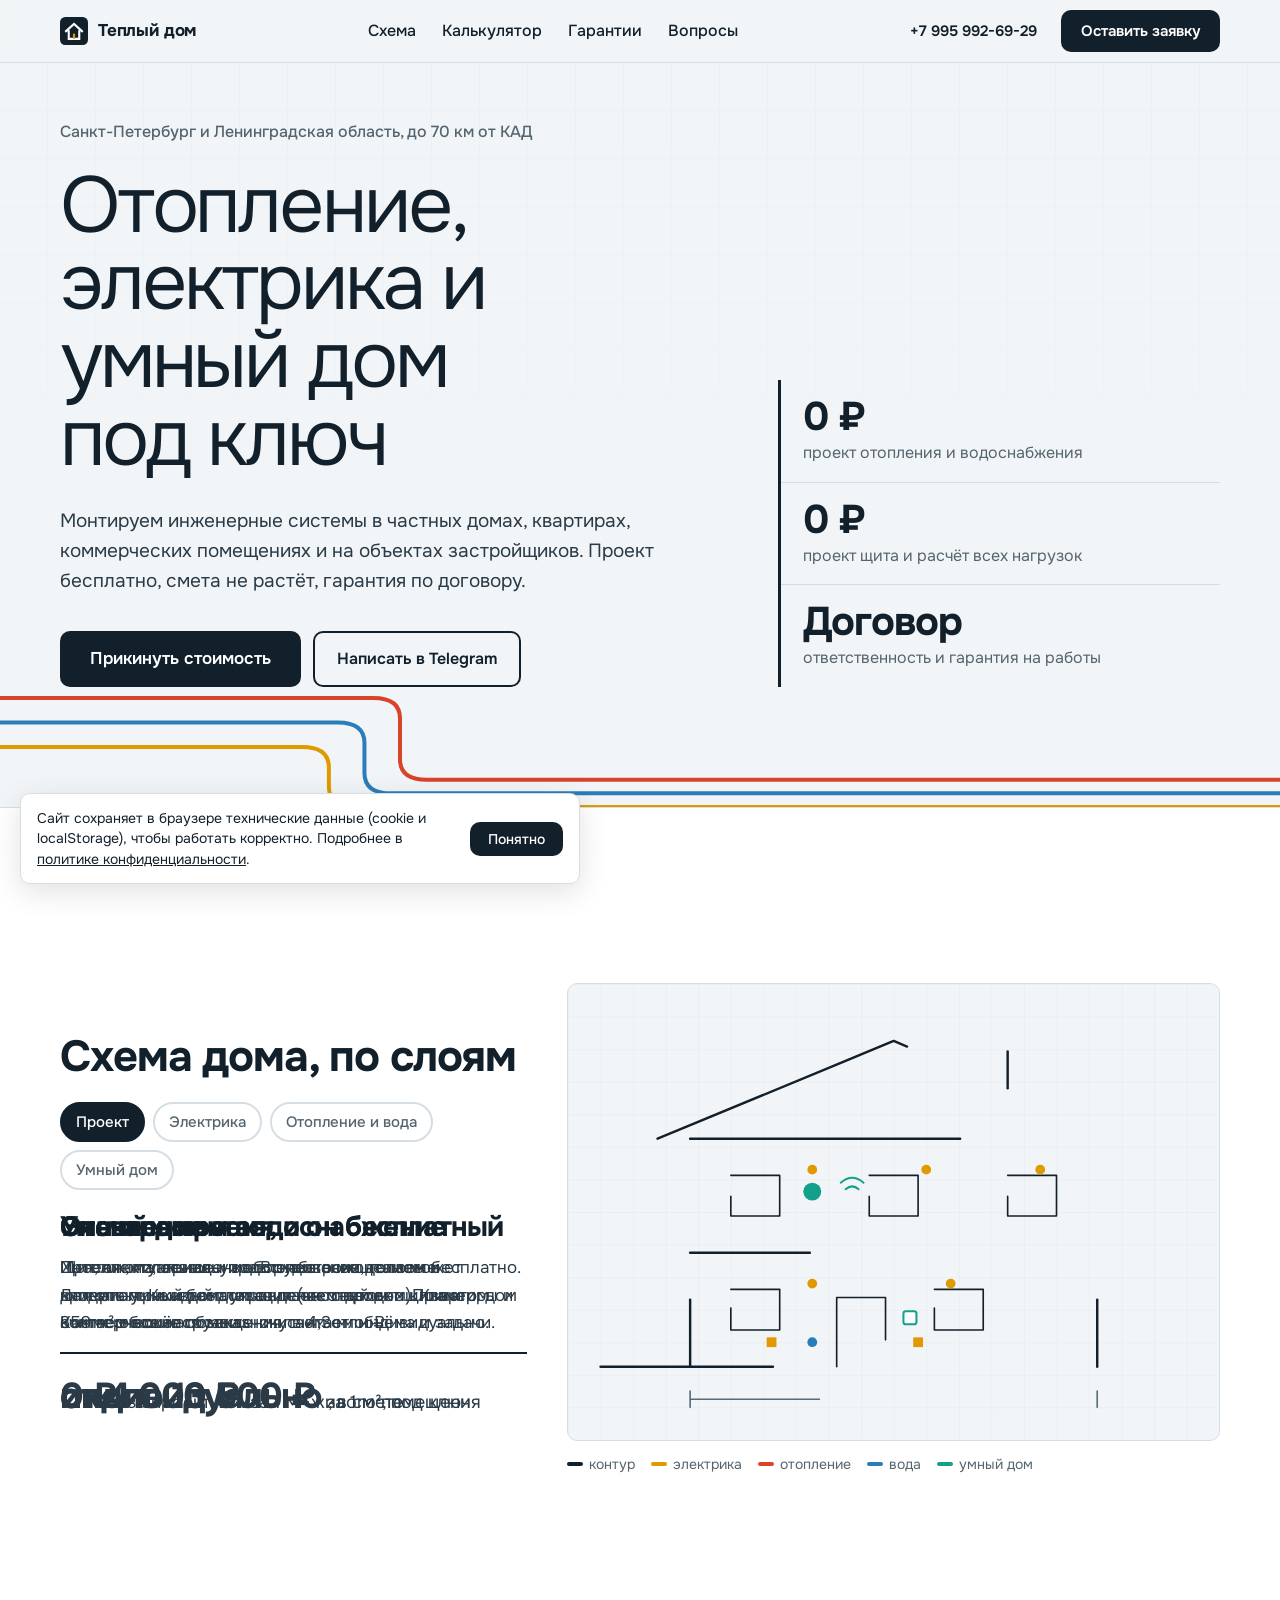
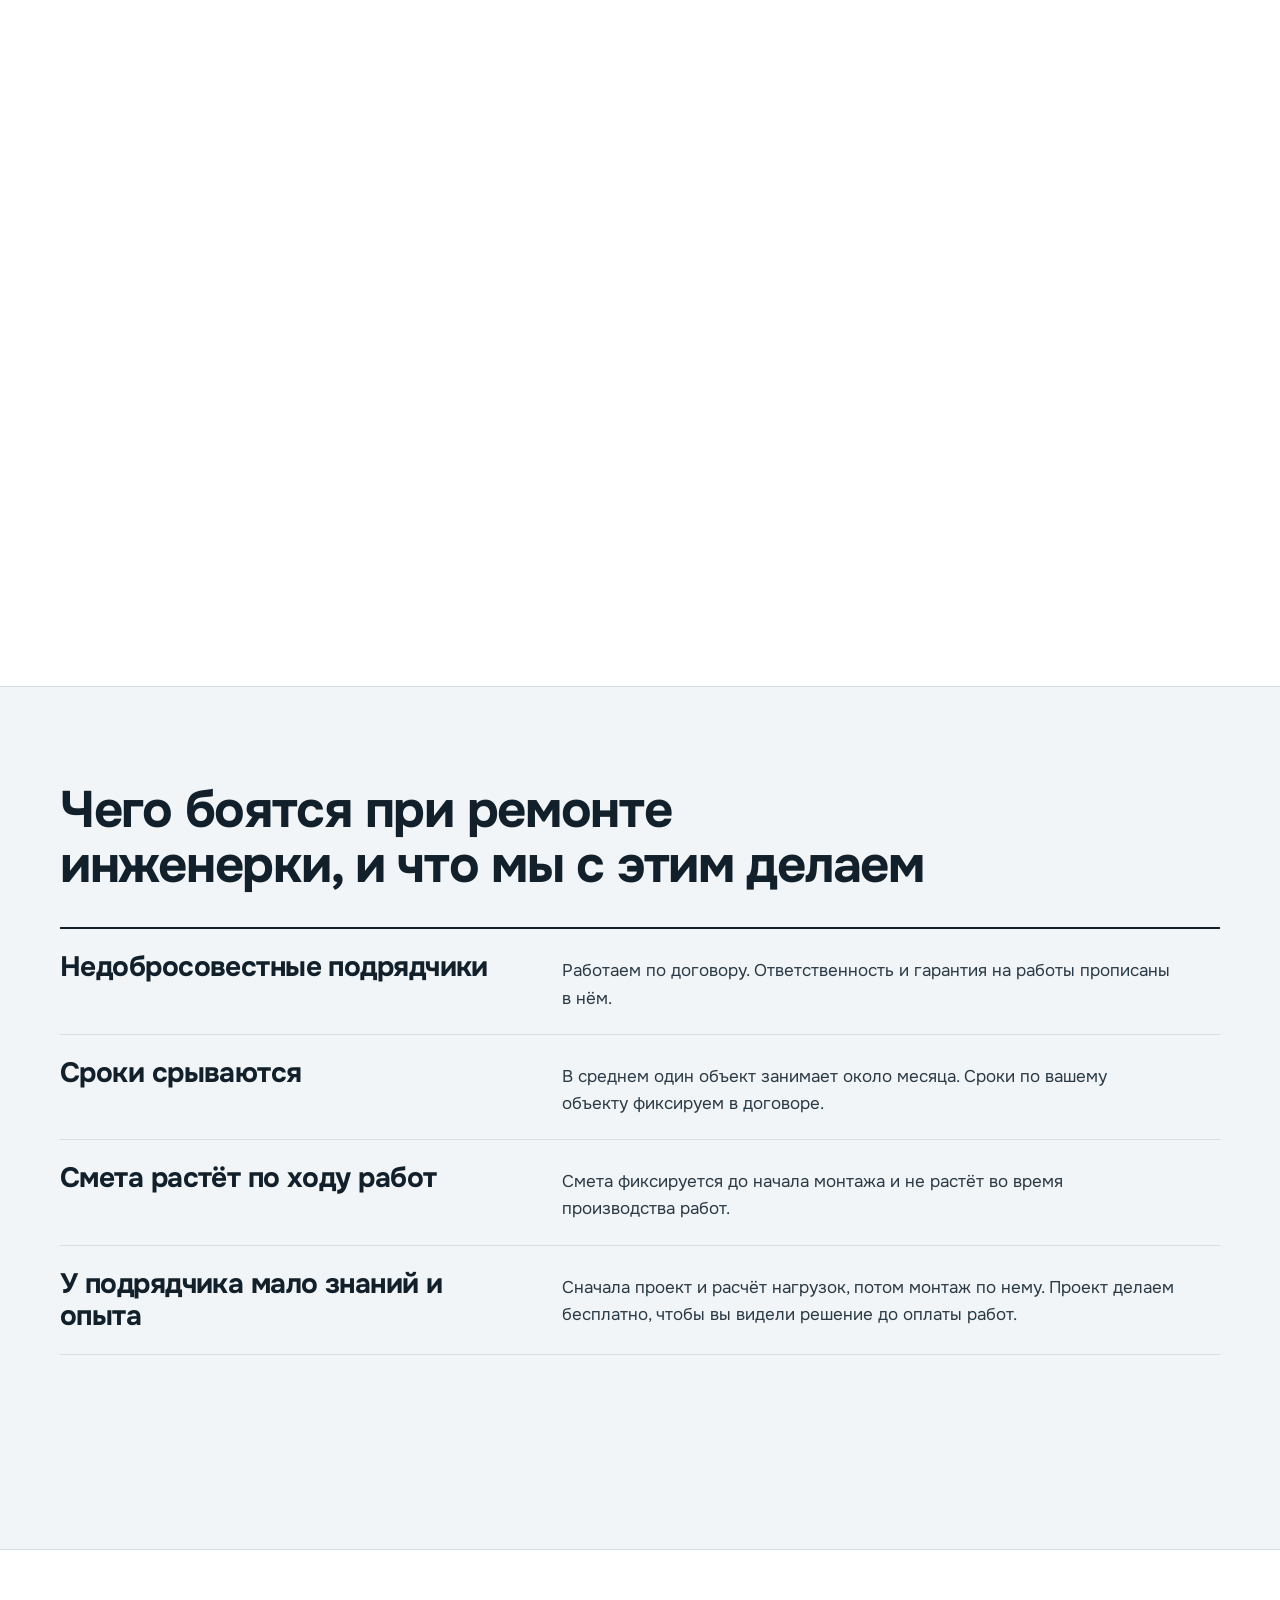
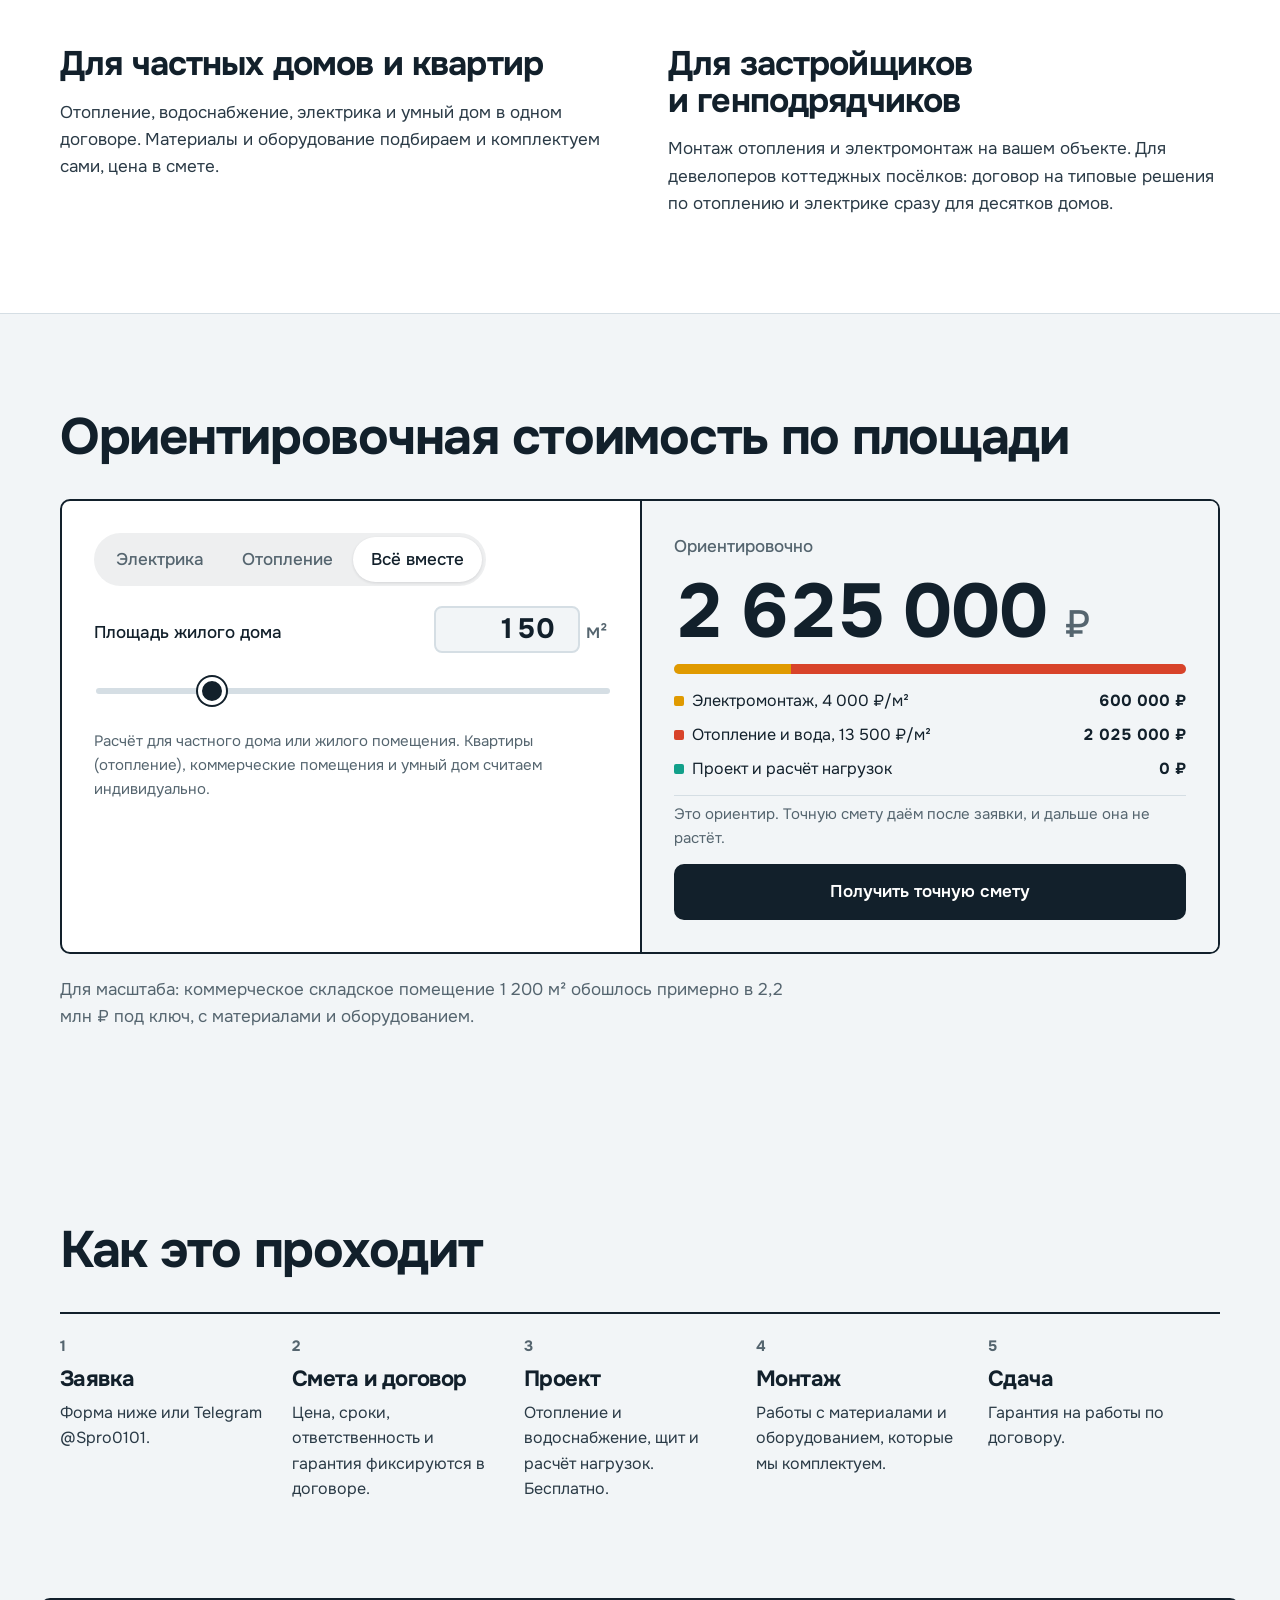
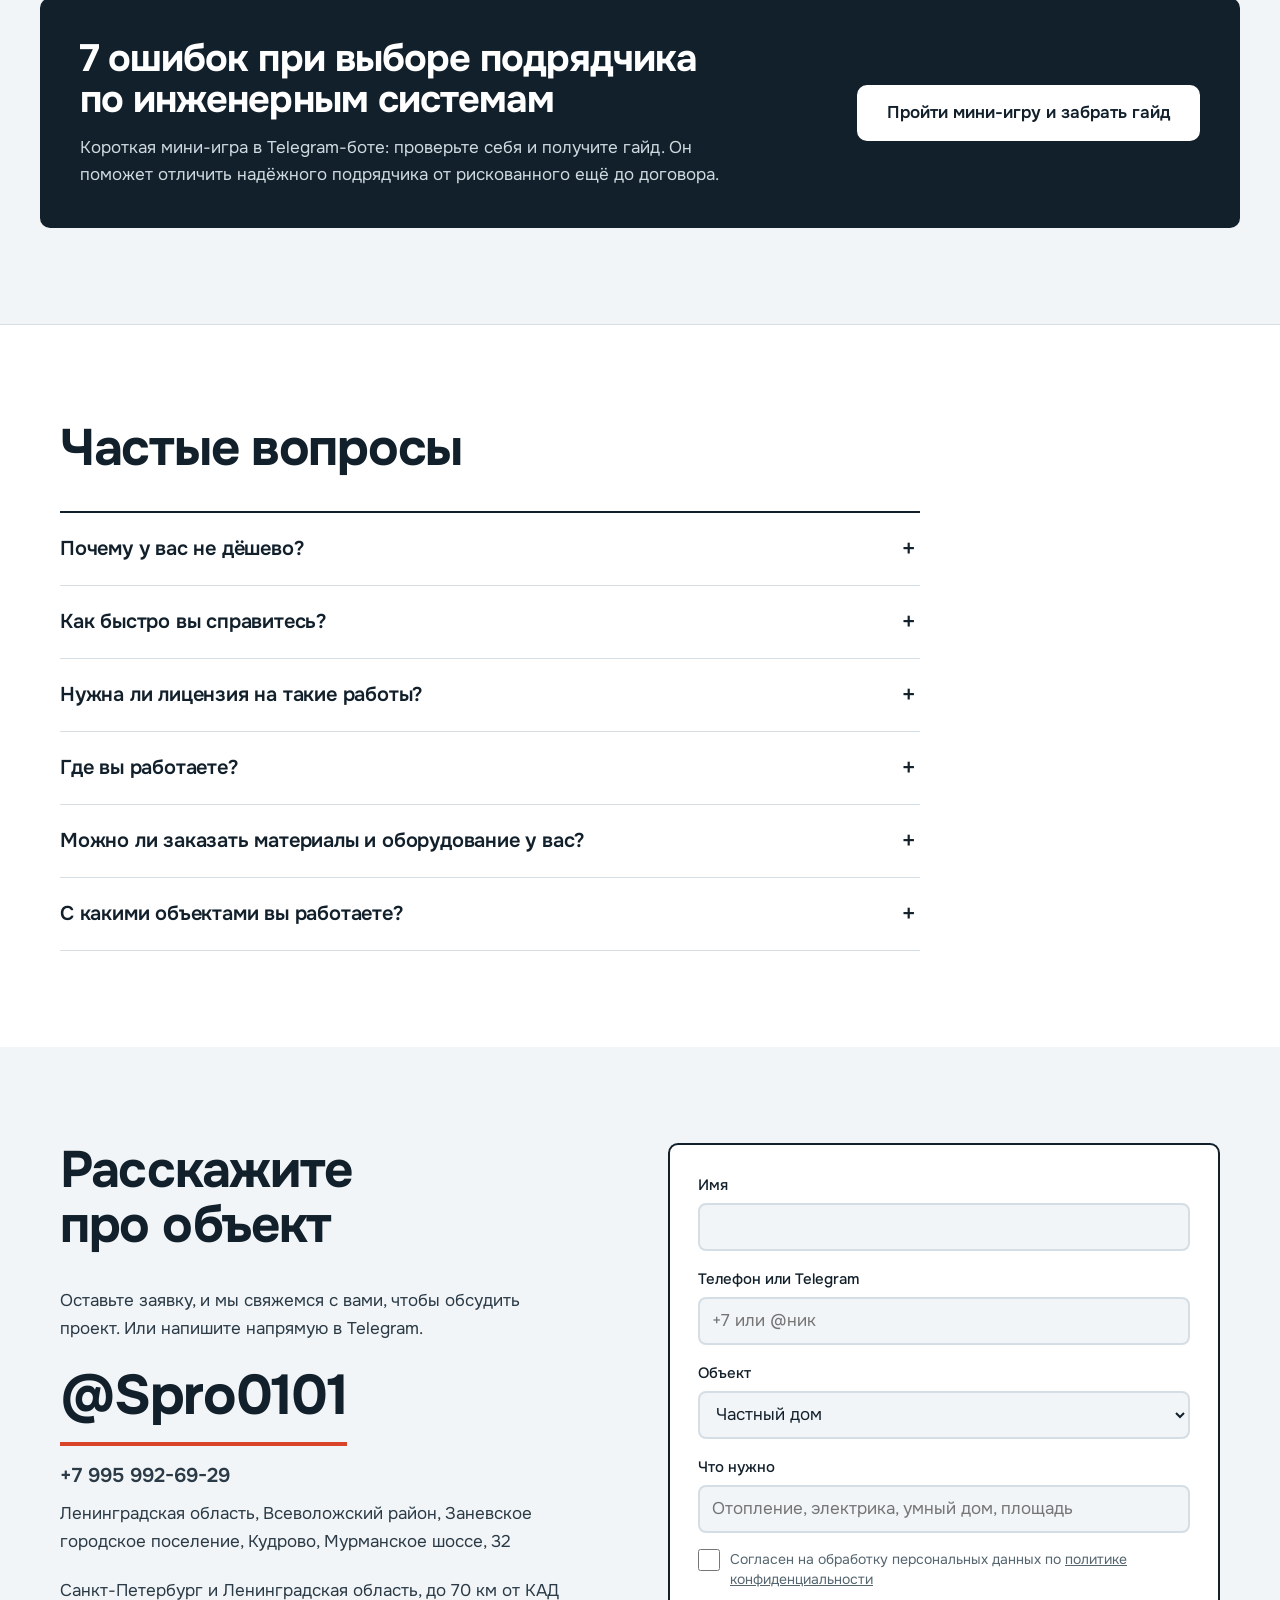
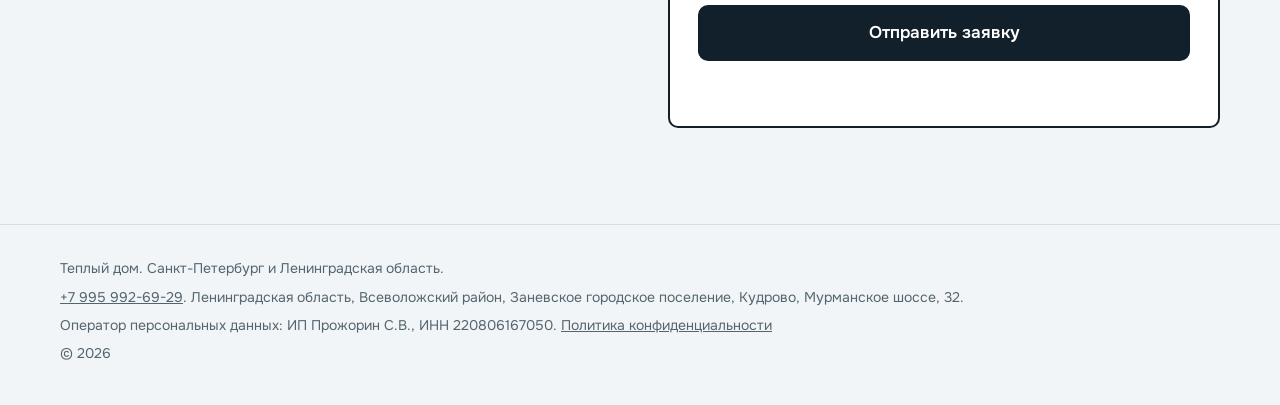
==== commit 71bfae14: "Правки клиента: название Теплый дом, контакты, реквизиты, порядок этапов, бот Co-Authored-By: Claude" ====
--- a/index.html
+++ b/index.html
@@ -3,18 +3,18 @@
 <head>
 <meta charset="utf-8">
 <meta name="viewport" content="width=device-width, initial-scale=1">
-<title>Инженерные системы под ключ: отопление, электрика, умный дом в СПб и ЛО</title>
+<title>Теплый дом: отопление, электрика, умный дом в СПб и ЛО</title>
 <meta name="description" content="Монтаж отопления, водоснабжения, электрики и умного дома в Санкт-Петербурге и Ленинградской области, до 70 км от КАД. Проект бесплатно, смета без роста, гарантия по договору.">
 <meta name="robots" content="index, follow">
 <link rel="canonical" href="https://murzzsite.github.io/spro-engineering-spb/">
-<meta property="og:title" content="Инженерные системы под ключ: отопление, электрика, умный дом">
+<meta property="og:title" content="Теплый дом: отопление, электрика, умный дом">
 <meta property="og:description" content="СПб и Ленинградская область, до 70 км от КАД. Проект бесплатно, смета без роста, гарантия по договору.">
 <meta property="og:type" content="website">
 <meta property="og:url" content="https://murzzsite.github.io/spro-engineering-spb/">
 <meta property="og:locale" content="ru_RU">
-<meta property="og:site_name" content="Инженерные системы под ключ">
+<meta property="og:site_name" content="Теплый дом">
 <meta name="twitter:card" content="summary">
-<meta name="twitter:title" content="Инженерные системы под ключ: отопление, электрика, умный дом">
+<meta name="twitter:title" content="Теплый дом: отопление, электрика, умный дом">
 <meta name="twitter:description" content="СПб и Ленинградская область, до 70 км от КАД. Проект бесплатно, смета без роста, гарантия по договору.">
 <meta name="theme-color" content="#F2F5F7">
 <link rel="icon" href="data:image/svg+xml,%3Csvg xmlns='http://www.w3.org/2000/svg' viewBox='0 0 32 32'%3E%3Crect width='32' height='32' rx='6' fill='%2312202B'/%3E%3Cpath d='M6 17L16 8l10 9M10 15v10h12V15' fill='none' stroke='%23fff' stroke-width='2.4'/%3E%3Cpath d='M16 25v-6' stroke='%23E09A00' stroke-width='2.4'/%3E%3C/svg%3E">
@@ -24,7 +24,10 @@
 <link rel="stylesheet" href="motion.css">
 <link rel="stylesheet" href="styles.css">
 <script type="application/ld+json">
-{"@context":"https://schema.org","@type":"WebSite","name":"Инженерные системы под ключ","url":"https://murzzsite.github.io/spro-engineering-spb/","inLanguage":"ru-RU"}
+{"@context":"https://schema.org","@type":"WebSite","name":"Теплый дом","url":"https://murzzsite.github.io/spro-engineering-spb/","inLanguage":"ru-RU"}
+</script>
+<script type="application/ld+json">
+{"@context":"https://schema.org","@type":"HomeAndConstructionBusiness","name":"Теплый дом","url":"https://murzzsite.github.io/spro-engineering-spb/","telephone":"+7 995 992-69-29","address":{"@type":"PostalAddress","streetAddress":"Мурманское шоссе, 32","addressLocality":"Кудрово","addressRegion":"Ленинградская область","addressCountry":"RU"},"areaServed":[{"@type":"City","name":"Санкт-Петербург"},{"@type":"AdministrativeArea","name":"Ленинградская область"}]}
 </script>
 <script type="application/ld+json">
 {"@context":"https://schema.org","@type":"Service","name":"Монтаж инженерных систем: отопление, водоснабжение, электрика, умный дом","serviceType":"Монтаж инженерных систем","url":"https://murzzsite.github.io/spro-engineering-spb/","areaServed":[{"@type":"City","name":"Санкт-Петербург"},{"@type":"AdministrativeArea","name":"Ленинградская область"}],"description":"Отопление и водоснабжение, электромонтаж, умный дом, комплектация объектов материалами и оборудованием. Работа в пределах 70 км от КАД, ответственность и гарантия на работы по договору."}
@@ -34,7 +37,7 @@
 {"@type":"Question","name":"Почему у вас не дёшево?","acceptedAnswer":{"@type":"Answer","text":"Мы несём полную ответственность за работу и даём гарантию на работы, подкреплённую договором. Смета фиксируется и не растёт во время производства работ."}},
 {"@type":"Question","name":"Нужна ли лицензия на монтаж инженерных систем?","acceptedAnswer":{"@type":"Answer","text":"Лицензии на эти работы не требуются. Подрядчик должен работать официально, как ИП или ООО, и платить налоги."}},
 {"@type":"Question","name":"В каких районах вы работаете?","acceptedAnswer":{"@type":"Answer","text":"В Санкт-Петербурге и Ленинградской области, в пределах 70 км от КАД."}},
-{"@type":"Question","name":"Сколько занимает объект?","acceptedAnswer":{"@type":"Answer","text":"В среднем один объект занимает около месяца. Сроки по вашему объекту фиксируются в договоре после проекта."}}
+{"@type":"Question","name":"Сколько занимает объект?","acceptedAnswer":{"@type":"Answer","text":"В среднем один объект занимает около месяца. Сроки по вашему объекту фиксируются в договоре."}}
 ]}
 </script>
 </head>
@@ -42,9 +45,9 @@
 
 <header class="header" id="header">
   <div class="header__inner">
-    <a class="brand" href="#top" aria-label="Инженерные системы под ключ, на главную">
+    <a class="brand" href="#top" aria-label="Теплый дом, на главную">
       <svg class="brand__mark" width="28" height="28" viewBox="0 0 32 32" aria-hidden="true"><rect width="32" height="32" rx="6" fill="currentColor"/><path d="M6 17L16 8l10 9M10 15v10h12V15" fill="none" stroke="#fff" stroke-width="2.4"/><path d="M16 25v-6" stroke="#E09A00" stroke-width="2.4"/></svg>
-      <span>Инженерные системы под ключ</span>
+      <span>Теплый дом</span>
     </a>
     <nav class="nav" aria-label="Разделы">
       <a href="#scheme" data-roll>Схема</a>
@@ -52,6 +55,7 @@
       <a href="#why" data-roll>Гарантии</a>
       <a href="#faq" data-roll>Вопросы</a>
     </nav>
+    <a class="head__tel" href="tel:+79959926929">+7 995 992-69-29</a>
     <a class="btn btn--head" href="#contact" data-magnetic>Оставить заявку</a>
   </div>
 </header>
@@ -71,6 +75,7 @@
       <p class="hero__lead">Монтируем инженерные системы в частных домах, квартирах, коммерческих помещениях и на объектах застройщиков. Проект бесплатно, смета не растёт, гарантия по договору.</p>
       <div class="hero__cta">
         <a class="btn btn--big" href="#calc" data-magnetic>Прикинуть стоимость</a>
+        <a class="btn btn--ghost btn--call" href="tel:+79959926929">Позвонить</a>
         <a class="btn btn--ghost" href="https://t.me/Spro0101" target="_blank" rel="noopener" data-magnetic>Написать в Telegram</a>
       </div>
     </div>
@@ -113,7 +118,7 @@
           <article class="st" data-i="3">
             <h3>Умный дом</h3>
             <p>Интеллектуальное управление освещением и климатом. Каждый дом считаем отдельно. Пример: дом 350 м² обошёлся заказчику в 4,3 млн ₽.</p>
-            <p class="st__price"><b>индивидуально</b>, после проекта</p>
+            <p class="st__price"><b>индивидуально</b>, в смете</p>
           </article>
         </div>
       </div>
@@ -199,7 +204,7 @@
     <h2 class="sec__h" data-reveal>Чего боятся при ремонте инженерки, и что мы с этим делаем</h2>
     <div class="why__list" data-stagger>
       <div class="why__row"><p class="why__fear">Недобросовестные подрядчики</p><p class="why__ans">Работаем по договору. Ответственность и гарантия на работы прописаны в нём.</p></div>
-      <div class="why__row"><p class="why__fear">Сроки срываются</p><p class="why__ans">В среднем один объект занимает около месяца. Сроки по вашему объекту фиксируем в договоре после проекта.</p></div>
+      <div class="why__row"><p class="why__fear">Сроки срываются</p><p class="why__ans">В среднем один объект занимает около месяца. Сроки по вашему объекту фиксируем в договоре.</p></div>
       <div class="why__row"><p class="why__fear">Смета растёт по ходу работ</p><p class="why__ans">Смета фиксируется до начала монтажа и не растёт во время производства работ.</p></div>
       <div class="why__row"><p class="why__fear">У подрядчика мало знаний и опыта</p><p class="why__ans">Сначала проект и расчёт нагрузок, потом монтаж по нему. Проект делаем бесплатно, чтобы вы видели решение до оплаты работ.</p></div>
     </div>
@@ -248,7 +253,7 @@
           <div><dt><i class="b-heat"></i>Отопление и вода, 13&nbsp;500&nbsp;₽/м²</dt><dd id="sumH">0 ₽</dd></div>
           <div><dt><i class="b-free"></i>Проект и расчёт нагрузок</dt><dd>0 ₽</dd></div>
         </dl>
-        <p class="calc__disc">Это ориентир. Точную смету даём после проекта, и дальше она не растёт.</p>
+        <p class="calc__disc">Это ориентир. Точную смету даём после заявки, и дальше она не растёт.</p>
         <a class="btn btn--big" href="#contact" id="calcGo" data-magnetic>Получить точную смету</a>
       </div>
     </div>
@@ -262,8 +267,8 @@
     <h2 class="sec__h" data-reveal>Как это проходит</h2>
     <ol class="steps__list" data-stagger>
       <li><h3>Заявка</h3><p>Форма ниже или Telegram @Spro0101.</p></li>
+      <li><h3>Смета и договор</h3><p>Цена, сроки, ответственность и гарантия фиксируются в договоре.</p></li>
       <li><h3>Проект</h3><p>Отопление и водоснабжение, щит и расчёт нагрузок. Бесплатно.</p></li>
-      <li><h3>Смета и договор</h3><p>Цена, сроки, ответственность и гарантия фиксируются в договоре.</p></li>
       <li><h3>Монтаж</h3><p>Работы с материалами и оборудованием, которые мы комплектуем.</p></li>
       <li><h3>Сдача</h3><p>Гарантия на работы по договору.</p></li>
     </ol>
@@ -287,7 +292,7 @@
     <h2 class="sec__h" data-reveal>Частые вопросы</h2>
     <div class="faq__list" data-reveal>
       <details><summary>Почему у вас не дёшево?</summary><p>Мы несём полную ответственность за работу и даём гарантию на работы, подкреплённую договором. Смета фиксируется и не растёт во время производства работ. Проект отопления и водоснабжения, проект щита и расчёт нагрузок делаем бесплатно.</p></details>
-      <details><summary>Как быстро вы справитесь?</summary><p>В среднем один объект занимает около месяца. Точный срок по вашему объекту называем после проекта и записываем в договор.</p></details>
+      <details><summary>Как быстро вы справитесь?</summary><p>В среднем один объект занимает около месяца. Точный срок по вашему объекту записываем в договор.</p></details>
       <details><summary>Нужна ли лицензия на такие работы?</summary><p>Лицензии на эти работы не требуются. Важно, чтобы подрядчик работал официально, как ИП или ООО, и платил налоги. Подробнее об этом и других ошибках выбора в гайде из Telegram-бота.</p></details>
       <details><summary>Где вы работаете?</summary><p>В Санкт-Петербурге и Ленинградской области, в пределах 70 км от КАД.</p></details>
       <details><summary>Можно ли заказать материалы и оборудование у вас?</summary><p>Да, мы продаём и комплектуем объекты материалами и оборудованием. В отоплении и водоснабжении они уже входят в цену под ключ.</p></details>
@@ -303,6 +308,8 @@
       <h2 class="sec__h">Расскажите про объект</h2>
       <p>Оставьте заявку, и мы свяжемся с вами, чтобы обсудить проект. Или напишите напрямую в Telegram.</p>
       <a class="tg" href="https://t.me/Spro0101" target="_blank" rel="noopener" data-roll>@Spro0101</a>
+      <p class="contact__tel"><a href="tel:+79959926929">+7 995 992-69-29</a></p>
+      <p class="contact__addr">Ленинградская область, Всеволожский район, Заневское городское поселение, Кудрово, Мурманское шоссе, 32</p>
       <p class="contact__area">Санкт-Петербург и Ленинградская область, до 70 км от КАД</p>
     </div>
     <form class="form" id="leadForm" novalidate data-reveal data-reveal-delay="100">
@@ -329,8 +336,9 @@
 
 <footer class="footer">
   <div class="wrap footer__in">
-    <p>Инженерные системы под ключ. Санкт-Петербург и Ленинградская область.</p>
-    <p>Оператор персональных данных: [заполнить: ФИО/ИП и ИНН]. <a href="privacy.html">Политика конфиденциальности</a></p>
+    <p>Теплый дом. Санкт-Петербург и Ленинградская область.</p>
+    <p><a href="tel:+79959926929">+7 995 992-69-29</a>. Ленинградская область, Всеволожский район, Заневское городское поселение, Кудрово, Мурманское шоссе, 32.</p>
+    <p>Оператор персональных данных: ИП Прожорин С.В., ИНН 220806167050. <a href="privacy.html">Политика конфиденциальности</a></p>
     <p>© <span id="year">2026</span></p>
   </div>
 </footer>
--- a/styles.css
+++ b/styles.css
@@ -231,3 +231,12 @@
   .flow,.ring{animation:none}
   .st,.pop,.calc__bar i{transition:none}
 }
+
+.head__tel{margin-left:auto;font-weight:600;font-size:15px;text-decoration:none;white-space:nowrap;color:var(--ink)}
+.btn--call{display:none}
+.contact__tel{margin-top:14px;font-size:20px;font-weight:600}
+.contact__tel a{text-decoration:none}
+.contact__addr{margin-top:8px;color:var(--muted)}
+.footer__in a{color:inherit}
+@media (max-width:900px){.head__tel{display:none}}
+@media (max-width:760px){.btn--call{display:inline-flex}}
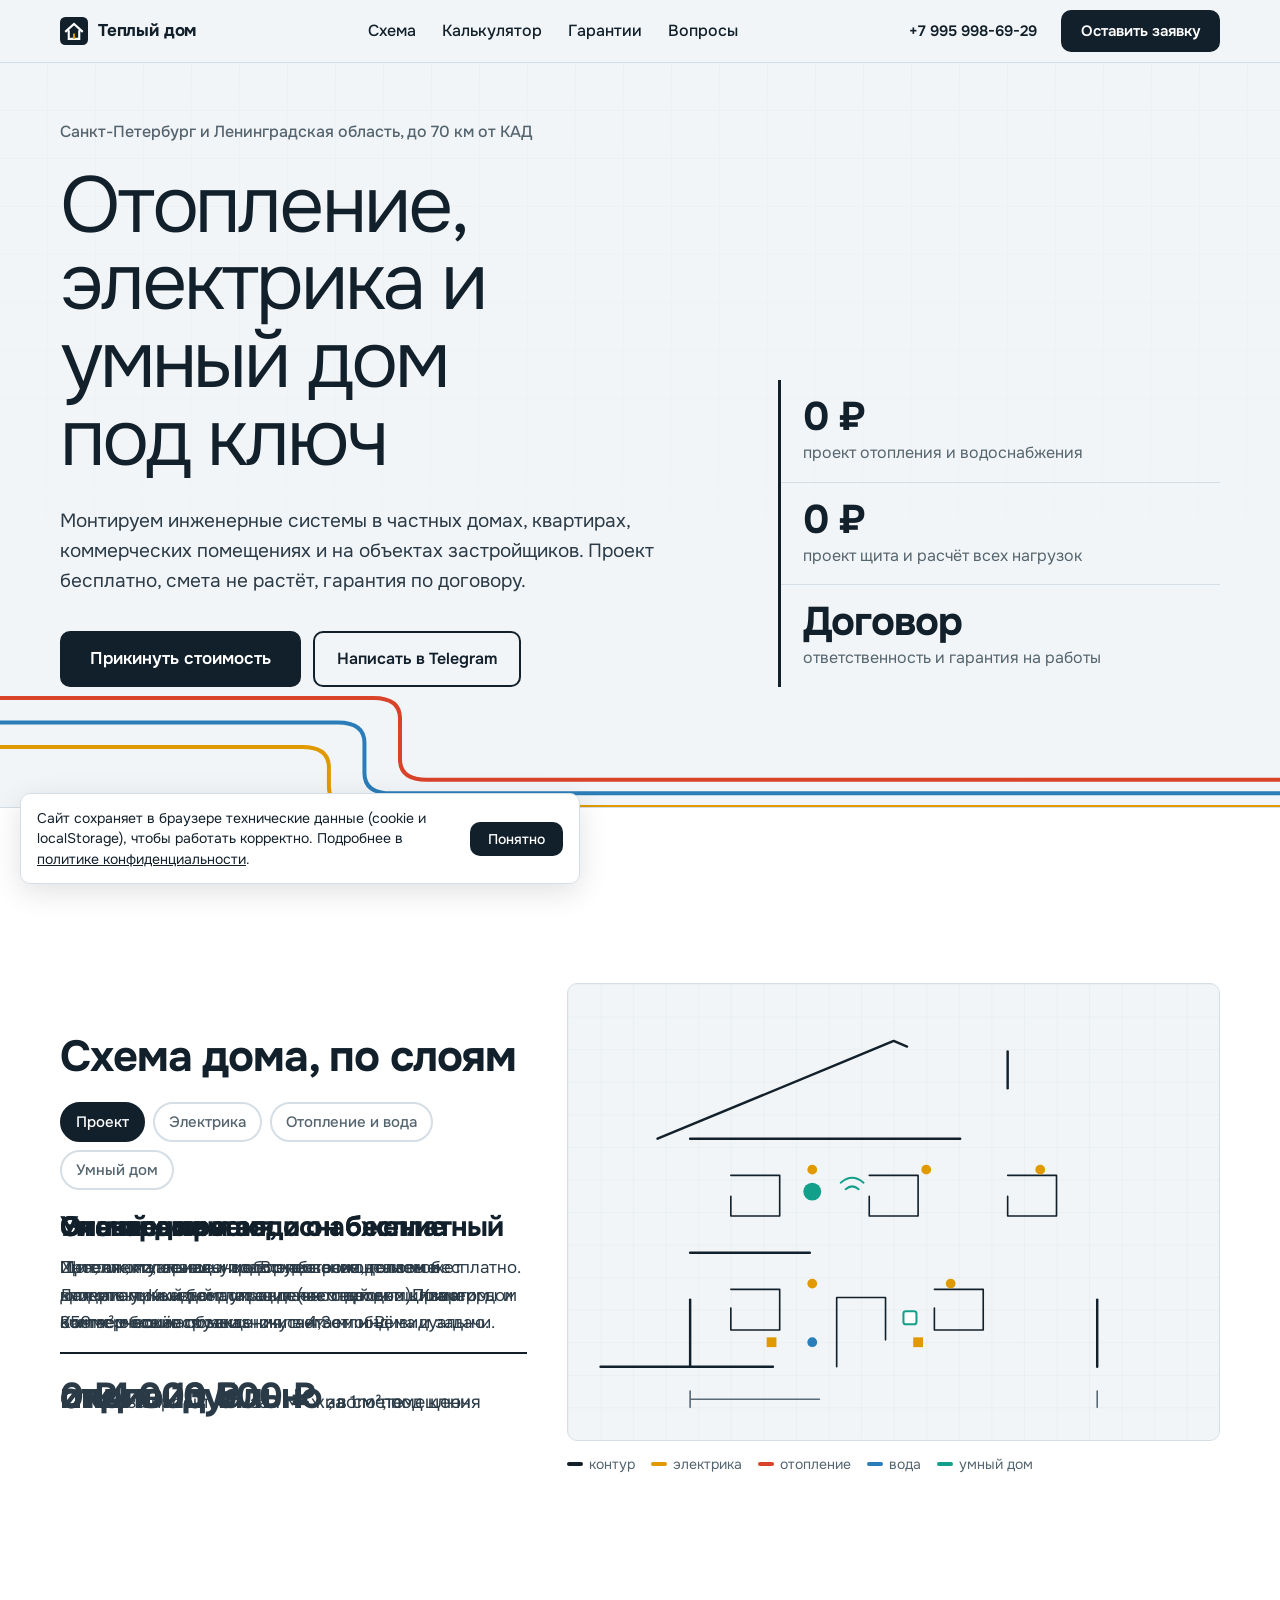
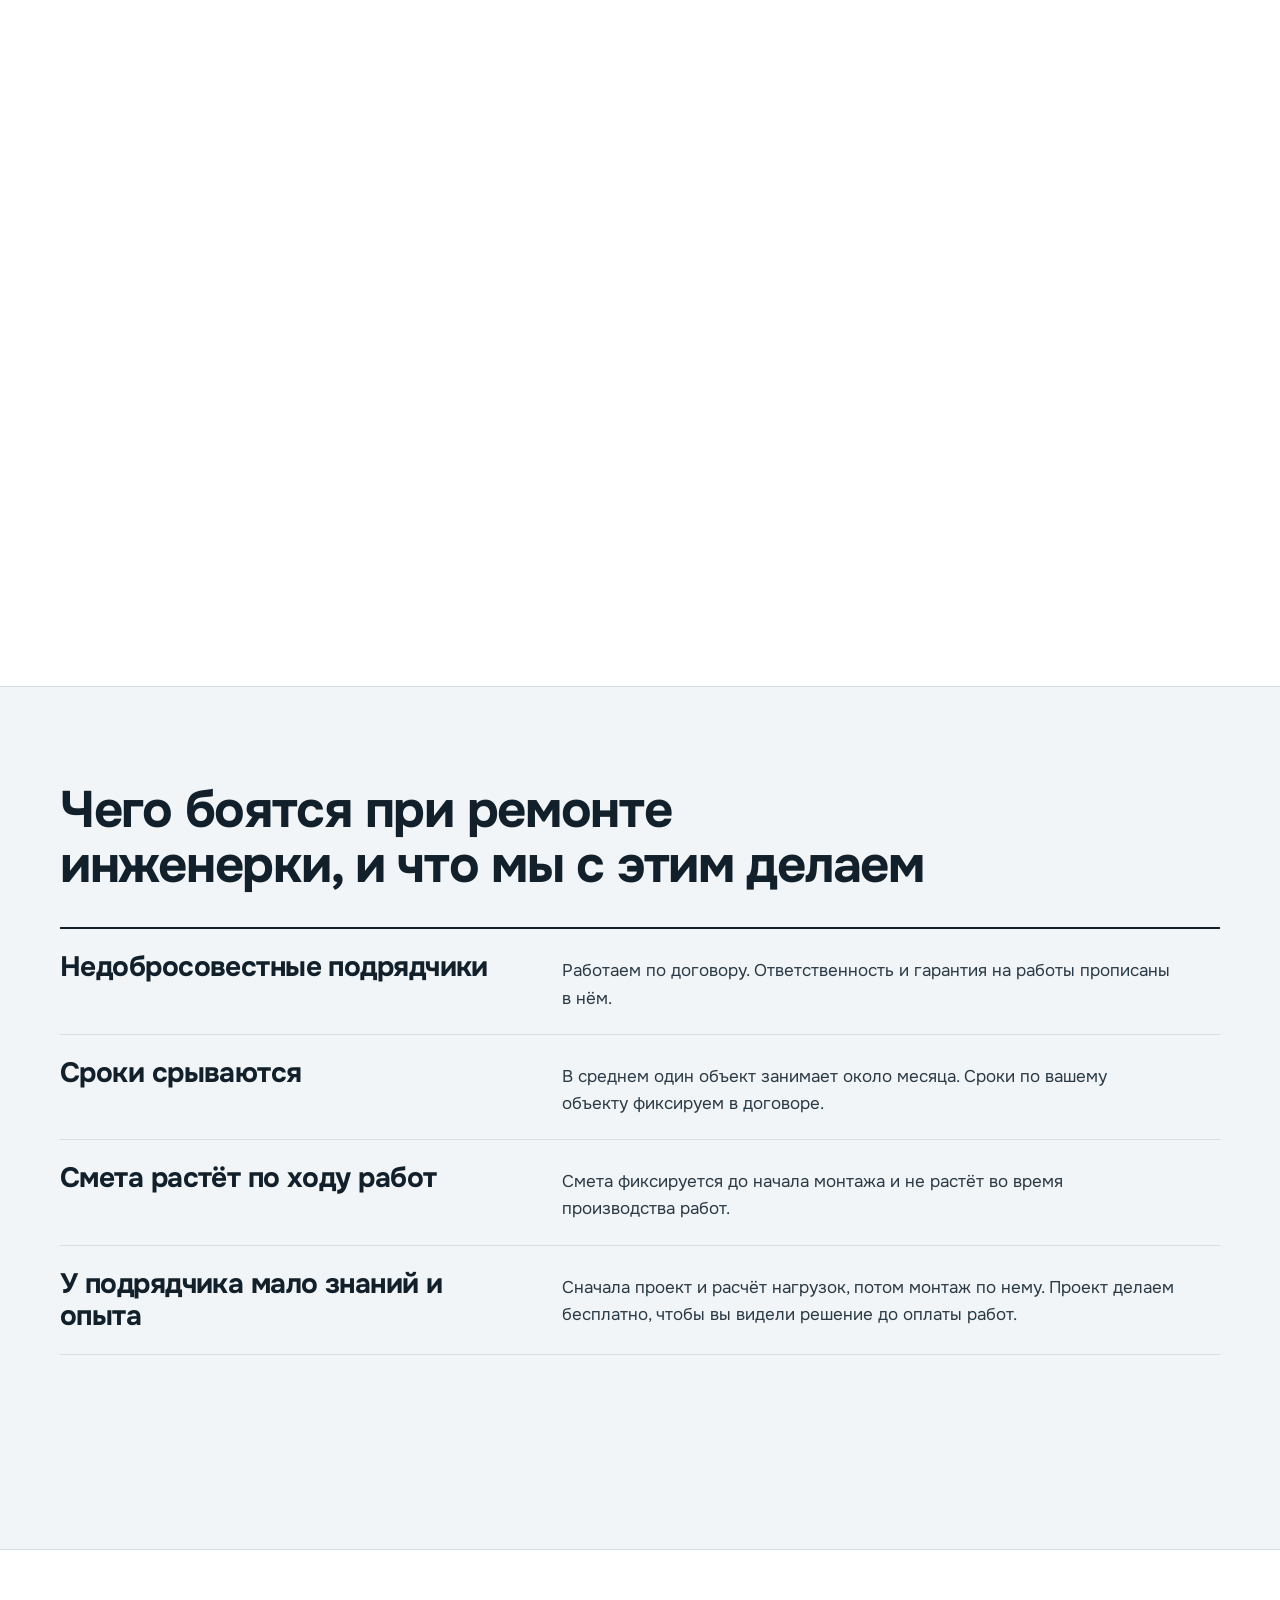
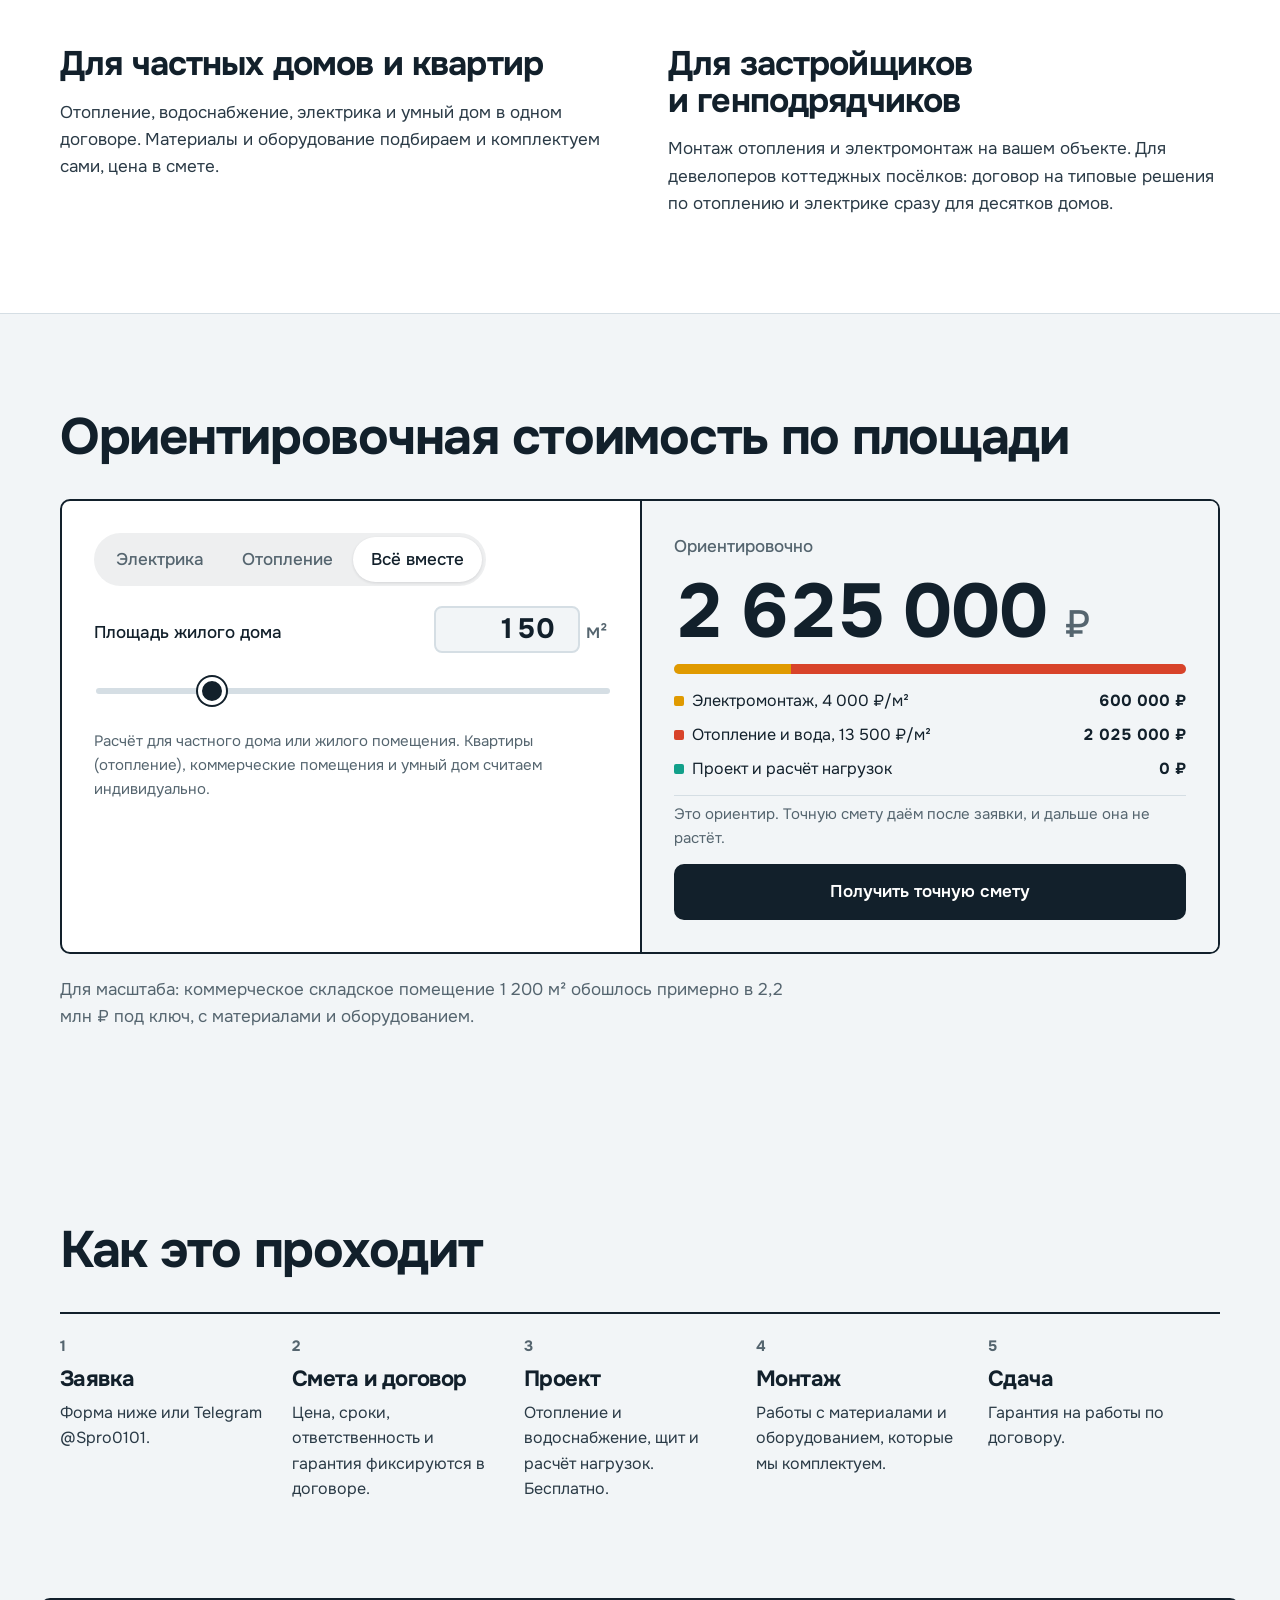
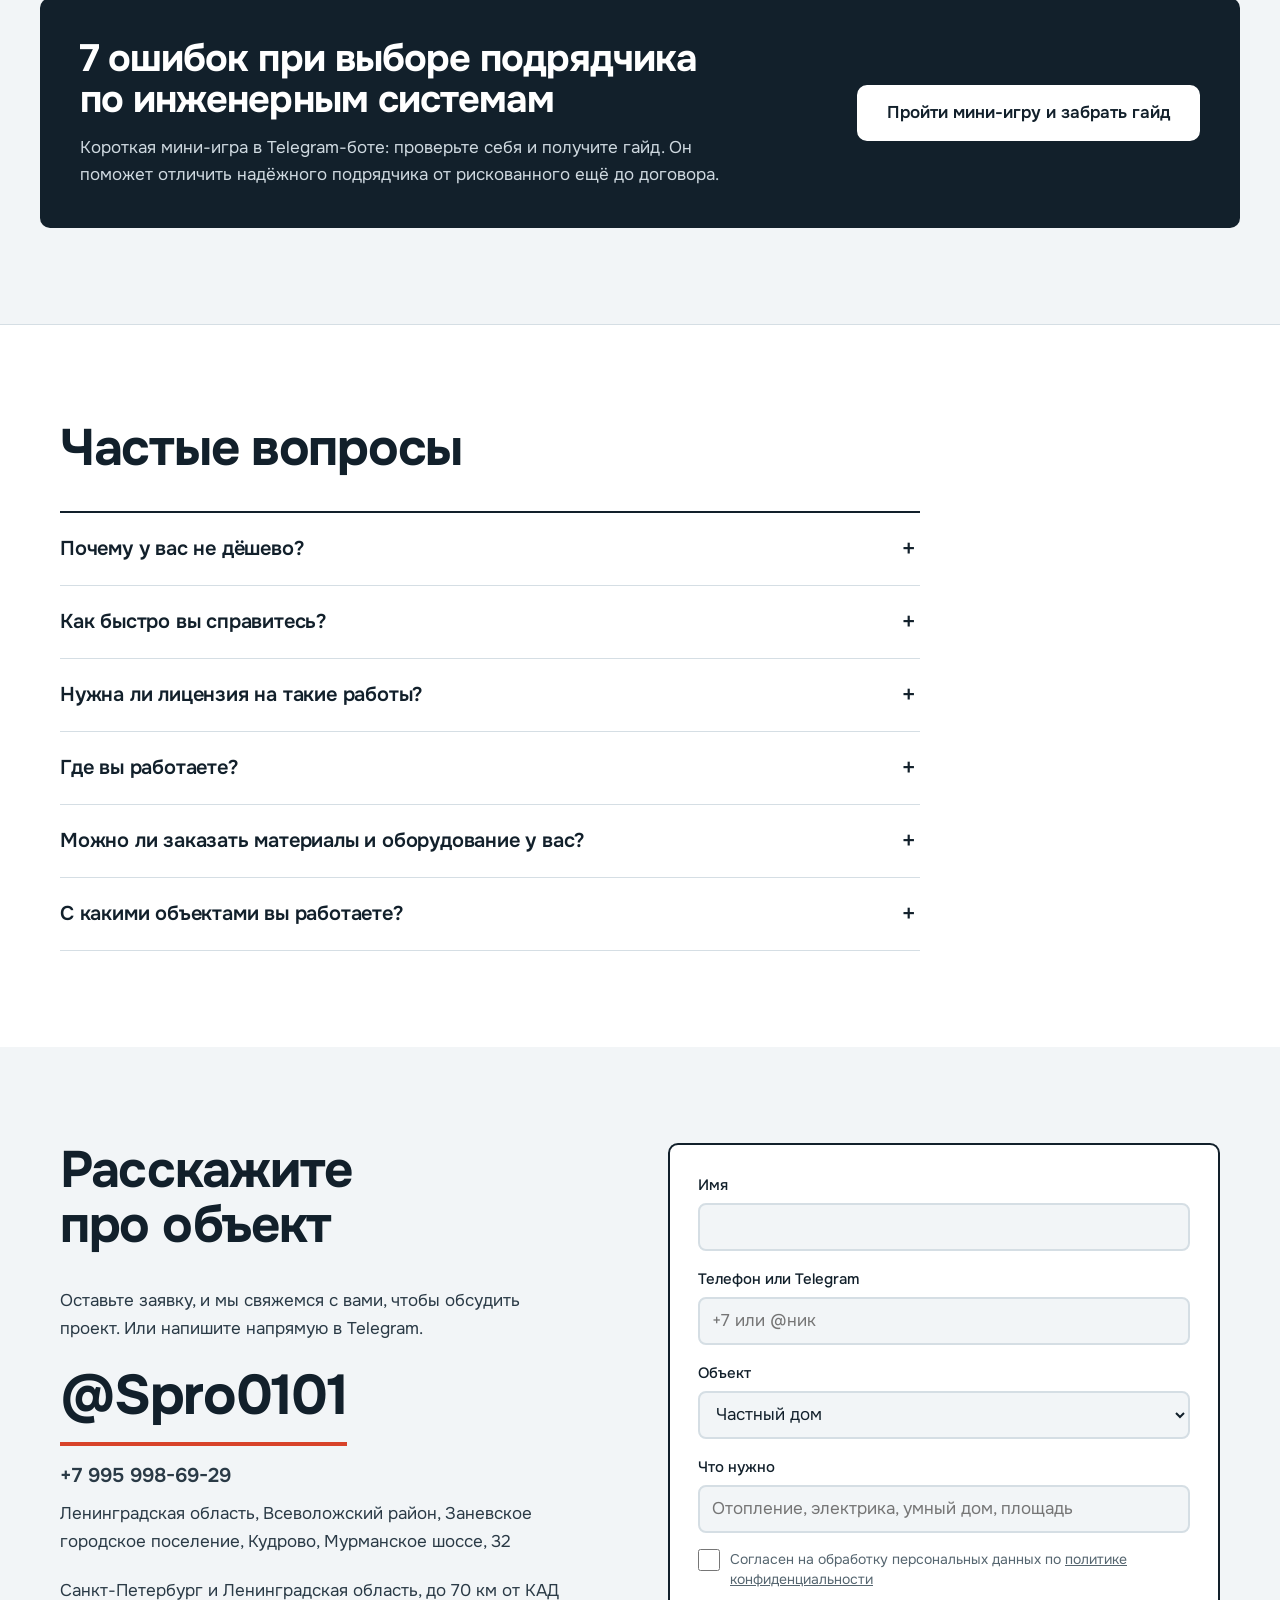
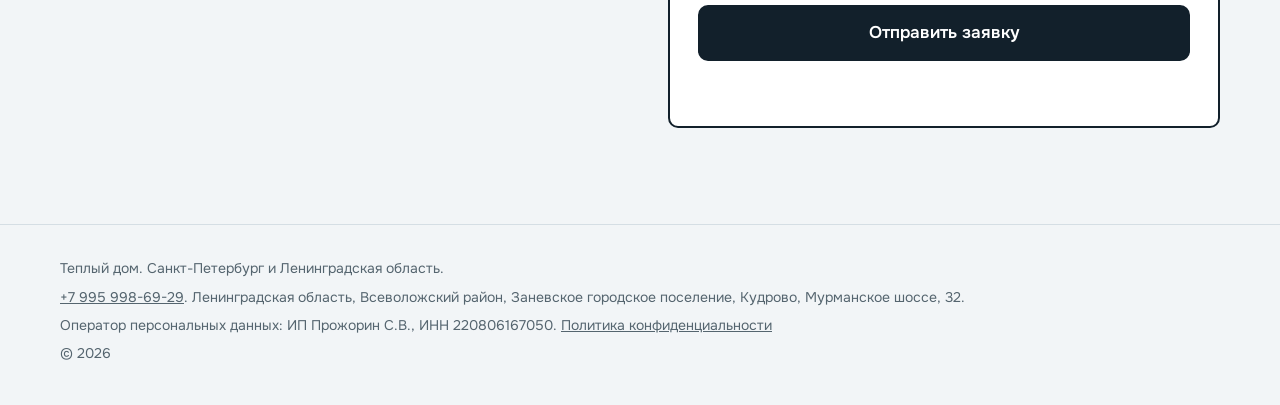
==== commit e4d7b214: "Исправлен номер телефона: +7 995 998-69-29 Co-Authored-By: Claude Sonnet 5.5 <noreply@anthropic.com>" ====
--- a/index.html
+++ b/index.html
@@ -27,7 +27,7 @@
 {"@context":"https://schema.org","@type":"WebSite","name":"Теплый дом","url":"https://murzzsite.github.io/spro-engineering-spb/","inLanguage":"ru-RU"}
 </script>
 <script type="application/ld+json">
-{"@context":"https://schema.org","@type":"HomeAndConstructionBusiness","name":"Теплый дом","url":"https://murzzsite.github.io/spro-engineering-spb/","telephone":"+7 995 992-69-29","address":{"@type":"PostalAddress","streetAddress":"Мурманское шоссе, 32","addressLocality":"Кудрово","addressRegion":"Ленинградская область","addressCountry":"RU"},"areaServed":[{"@type":"City","name":"Санкт-Петербург"},{"@type":"AdministrativeArea","name":"Ленинградская область"}]}
+{"@context":"https://schema.org","@type":"HomeAndConstructionBusiness","name":"Теплый дом","url":"https://murzzsite.github.io/spro-engineering-spb/","telephone":"+7 995 998-69-29","address":{"@type":"PostalAddress","streetAddress":"Мурманское шоссе, 32","addressLocality":"Кудрово","addressRegion":"Ленинградская область","addressCountry":"RU"},"areaServed":[{"@type":"City","name":"Санкт-Петербург"},{"@type":"AdministrativeArea","name":"Ленинградская область"}]}
 </script>
 <script type="application/ld+json">
 {"@context":"https://schema.org","@type":"Service","name":"Монтаж инженерных систем: отопление, водоснабжение, электрика, умный дом","serviceType":"Монтаж инженерных систем","url":"https://murzzsite.github.io/spro-engineering-spb/","areaServed":[{"@type":"City","name":"Санкт-Петербург"},{"@type":"AdministrativeArea","name":"Ленинградская область"}],"description":"Отопление и водоснабжение, электромонтаж, умный дом, комплектация объектов материалами и оборудованием. Работа в пределах 70 км от КАД, ответственность и гарантия на работы по договору."}
@@ -55,7 +55,7 @@
       <a href="#why" data-roll>Гарантии</a>
       <a href="#faq" data-roll>Вопросы</a>
     </nav>
-    <a class="head__tel" href="tel:+79959926929">+7 995 992-69-29</a>
+    <a class="head__tel" href="tel:+79959986929">+7 995 998-69-29</a>
     <a class="btn btn--head" href="#contact" data-magnetic>Оставить заявку</a>
   </div>
 </header>
@@ -75,7 +75,7 @@
       <p class="hero__lead">Монтируем инженерные системы в частных домах, квартирах, коммерческих помещениях и на объектах застройщиков. Проект бесплатно, смета не растёт, гарантия по договору.</p>
       <div class="hero__cta">
         <a class="btn btn--big" href="#calc" data-magnetic>Прикинуть стоимость</a>
-        <a class="btn btn--ghost btn--call" href="tel:+79959926929">Позвонить</a>
+        <a class="btn btn--ghost btn--call" href="tel:+79959986929">Позвонить</a>
         <a class="btn btn--ghost" href="https://t.me/Spro0101" target="_blank" rel="noopener" data-magnetic>Написать в Telegram</a>
       </div>
     </div>
@@ -308,7 +308,7 @@
       <h2 class="sec__h">Расскажите про объект</h2>
       <p>Оставьте заявку, и мы свяжемся с вами, чтобы обсудить проект. Или напишите напрямую в Telegram.</p>
       <a class="tg" href="https://t.me/Spro0101" target="_blank" rel="noopener" data-roll>@Spro0101</a>
-      <p class="contact__tel"><a href="tel:+79959926929">+7 995 992-69-29</a></p>
+      <p class="contact__tel"><a href="tel:+79959986929">+7 995 998-69-29</a></p>
       <p class="contact__addr">Ленинградская область, Всеволожский район, Заневское городское поселение, Кудрово, Мурманское шоссе, 32</p>
       <p class="contact__area">Санкт-Петербург и Ленинградская область, до 70 км от КАД</p>
     </div>
@@ -337,7 +337,7 @@
 <footer class="footer">
   <div class="wrap footer__in">
     <p>Теплый дом. Санкт-Петербург и Ленинградская область.</p>
-    <p><a href="tel:+79959926929">+7 995 992-69-29</a>. Ленинградская область, Всеволожский район, Заневское городское поселение, Кудрово, Мурманское шоссе, 32.</p>
+    <p><a href="tel:+79959986929">+7 995 998-69-29</a>. Ленинградская область, Всеволожский район, Заневское городское поселение, Кудрово, Мурманское шоссе, 32.</p>
     <p>Оператор персональных данных: ИП Прожорин С.В., ИНН 220806167050. <a href="privacy.html">Политика конфиденциальности</a></p>
     <p>© <span id="year">2026</span></p>
   </div>
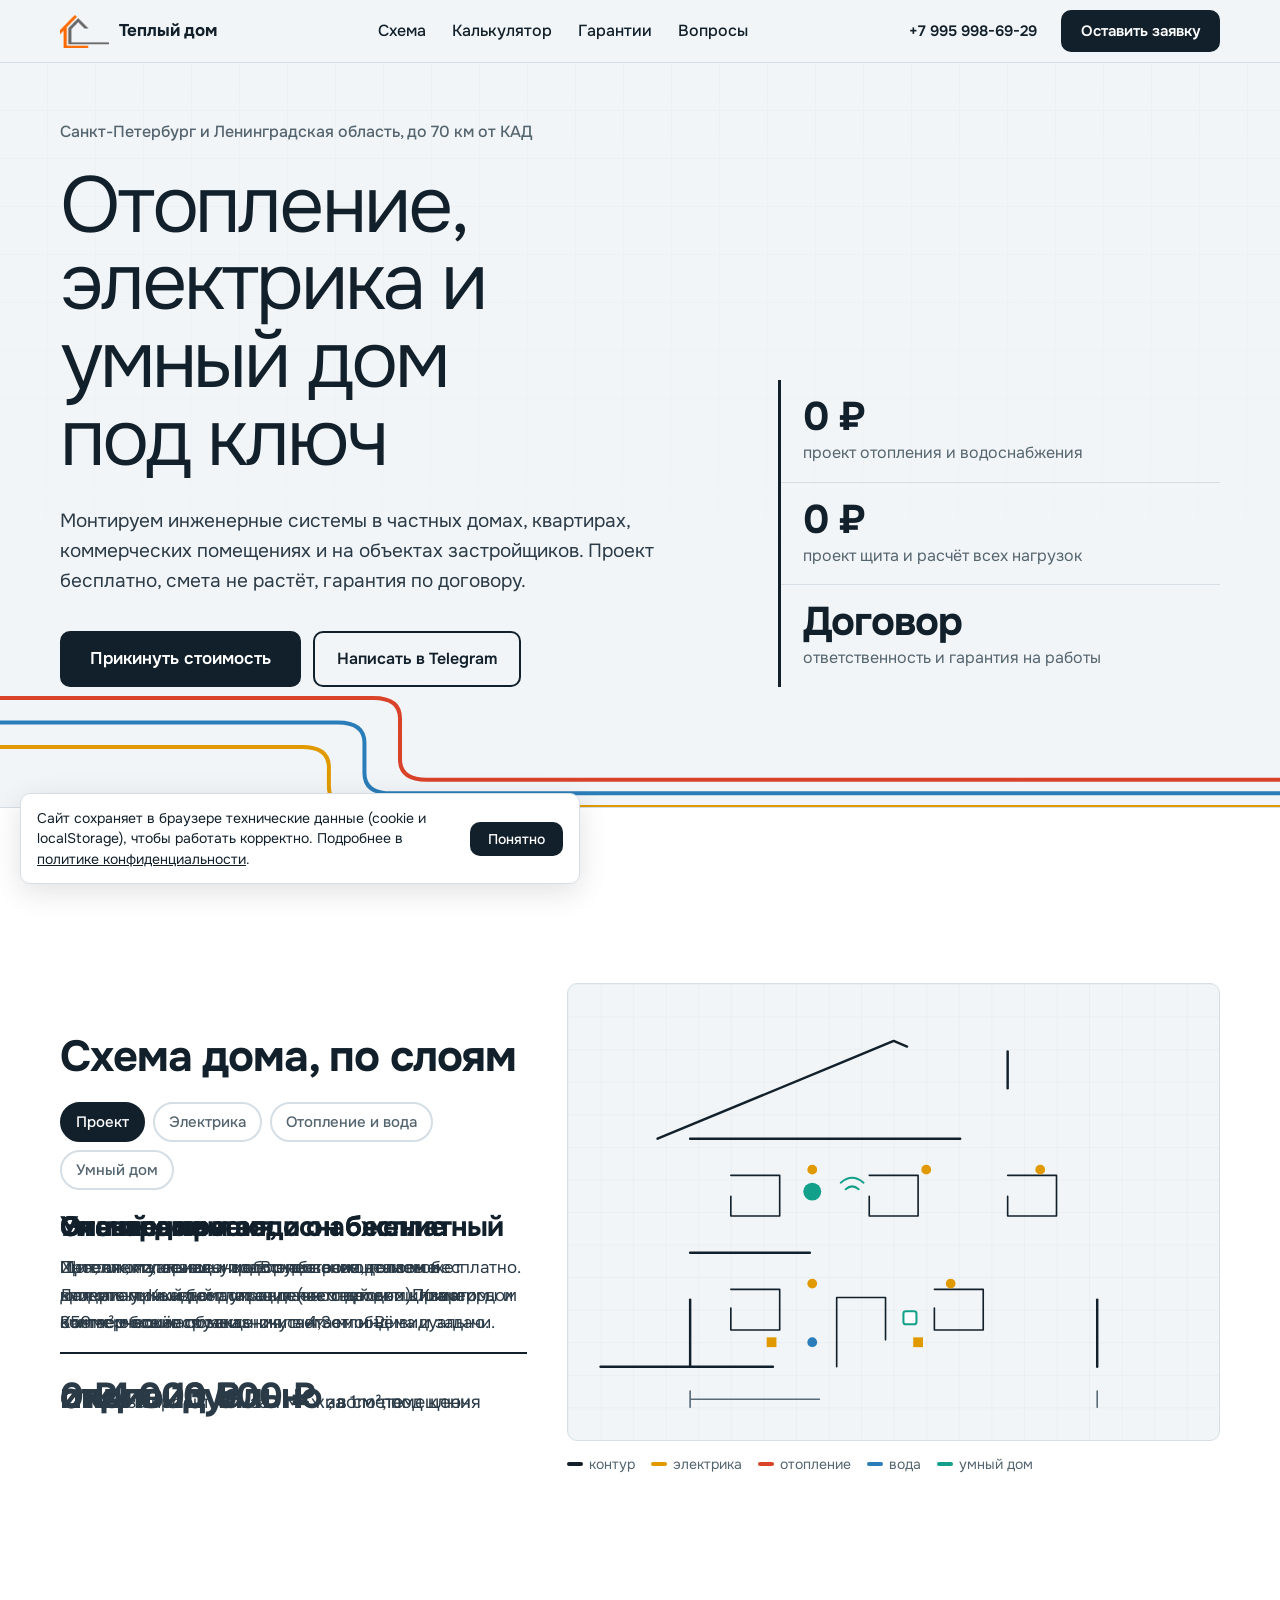
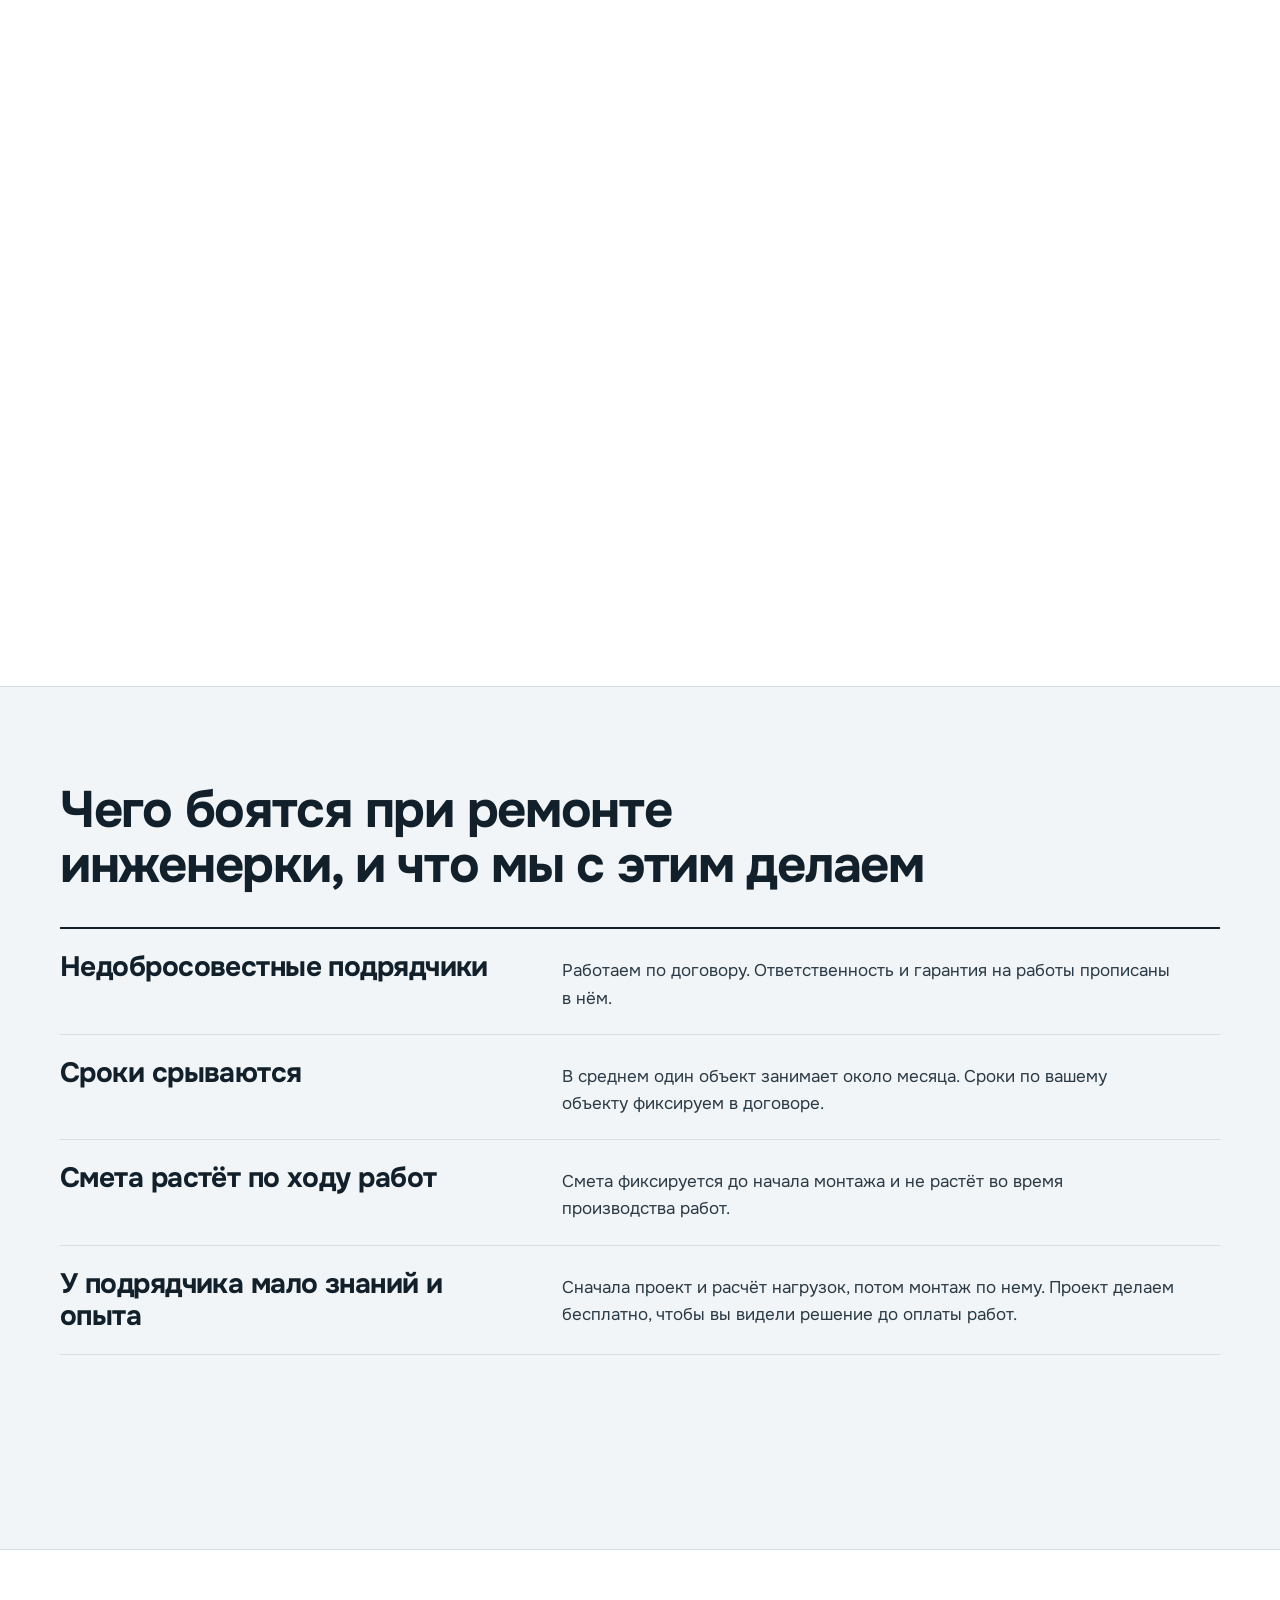
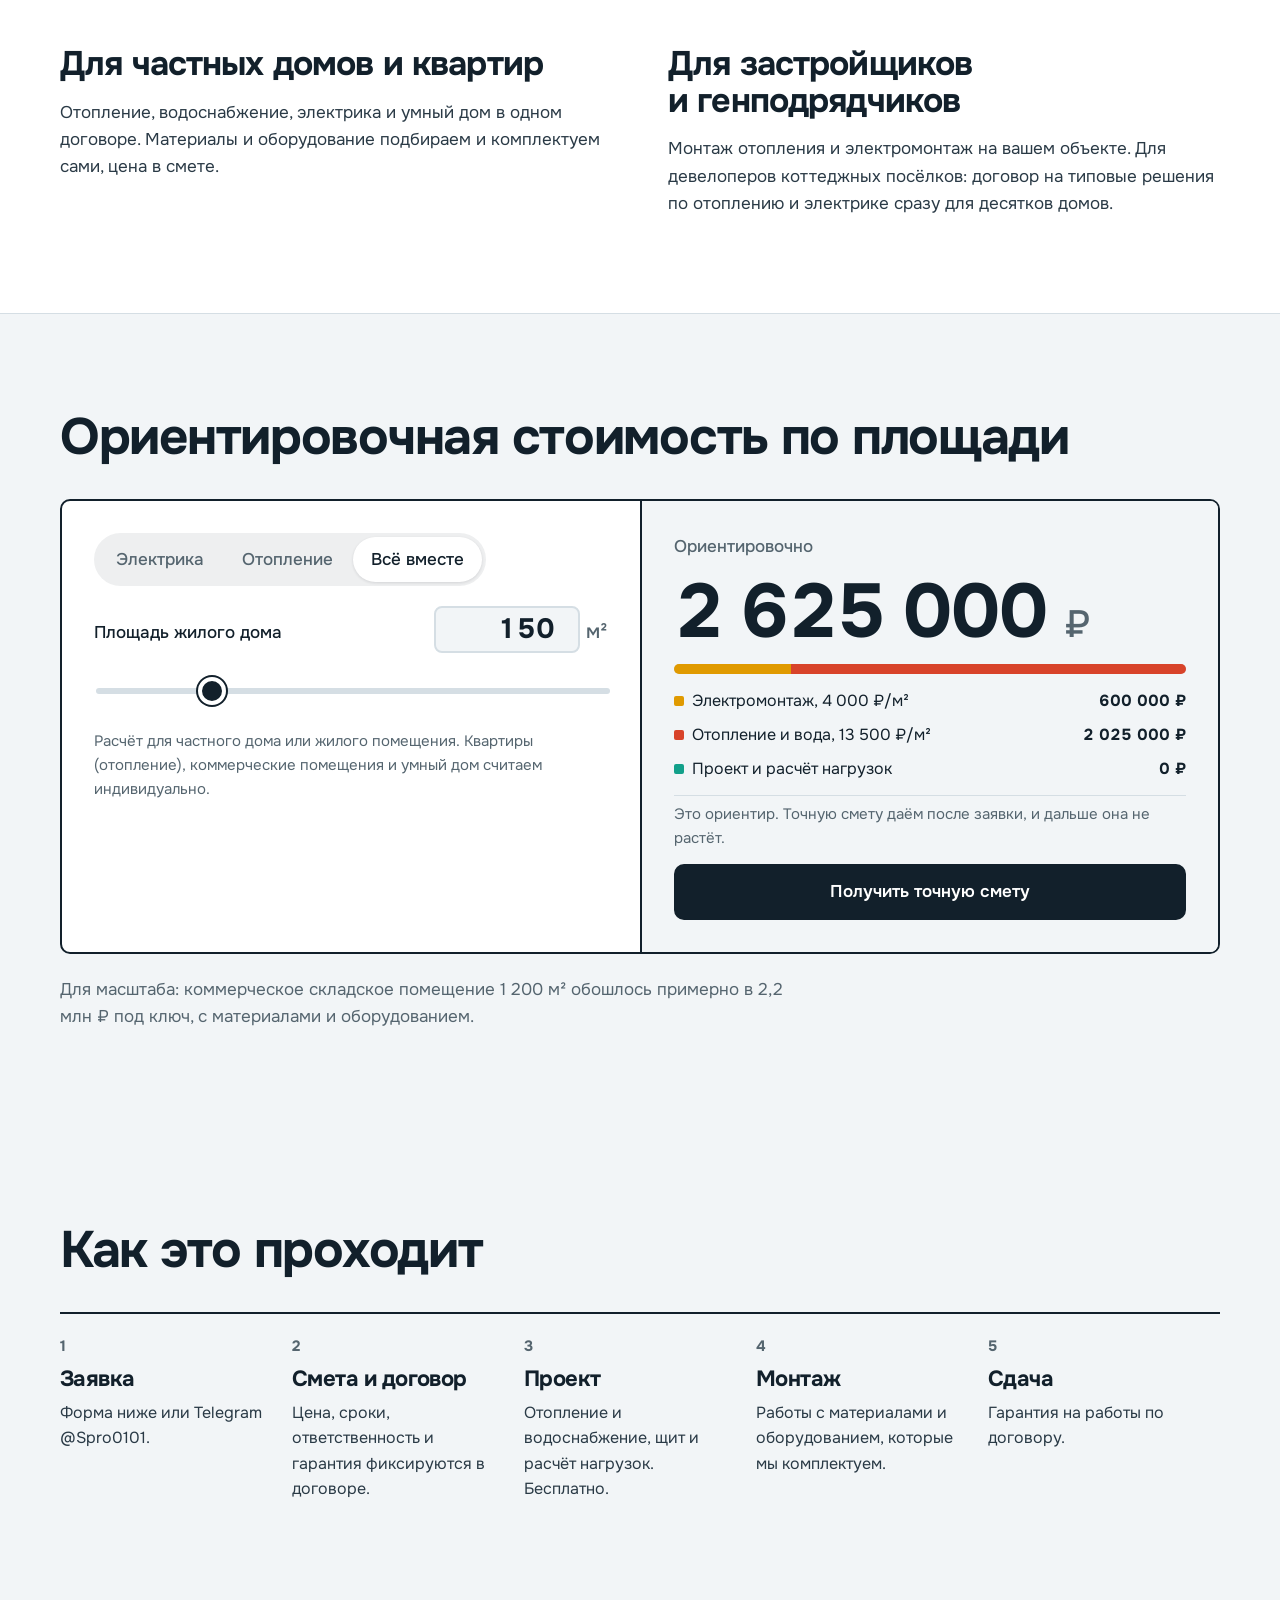
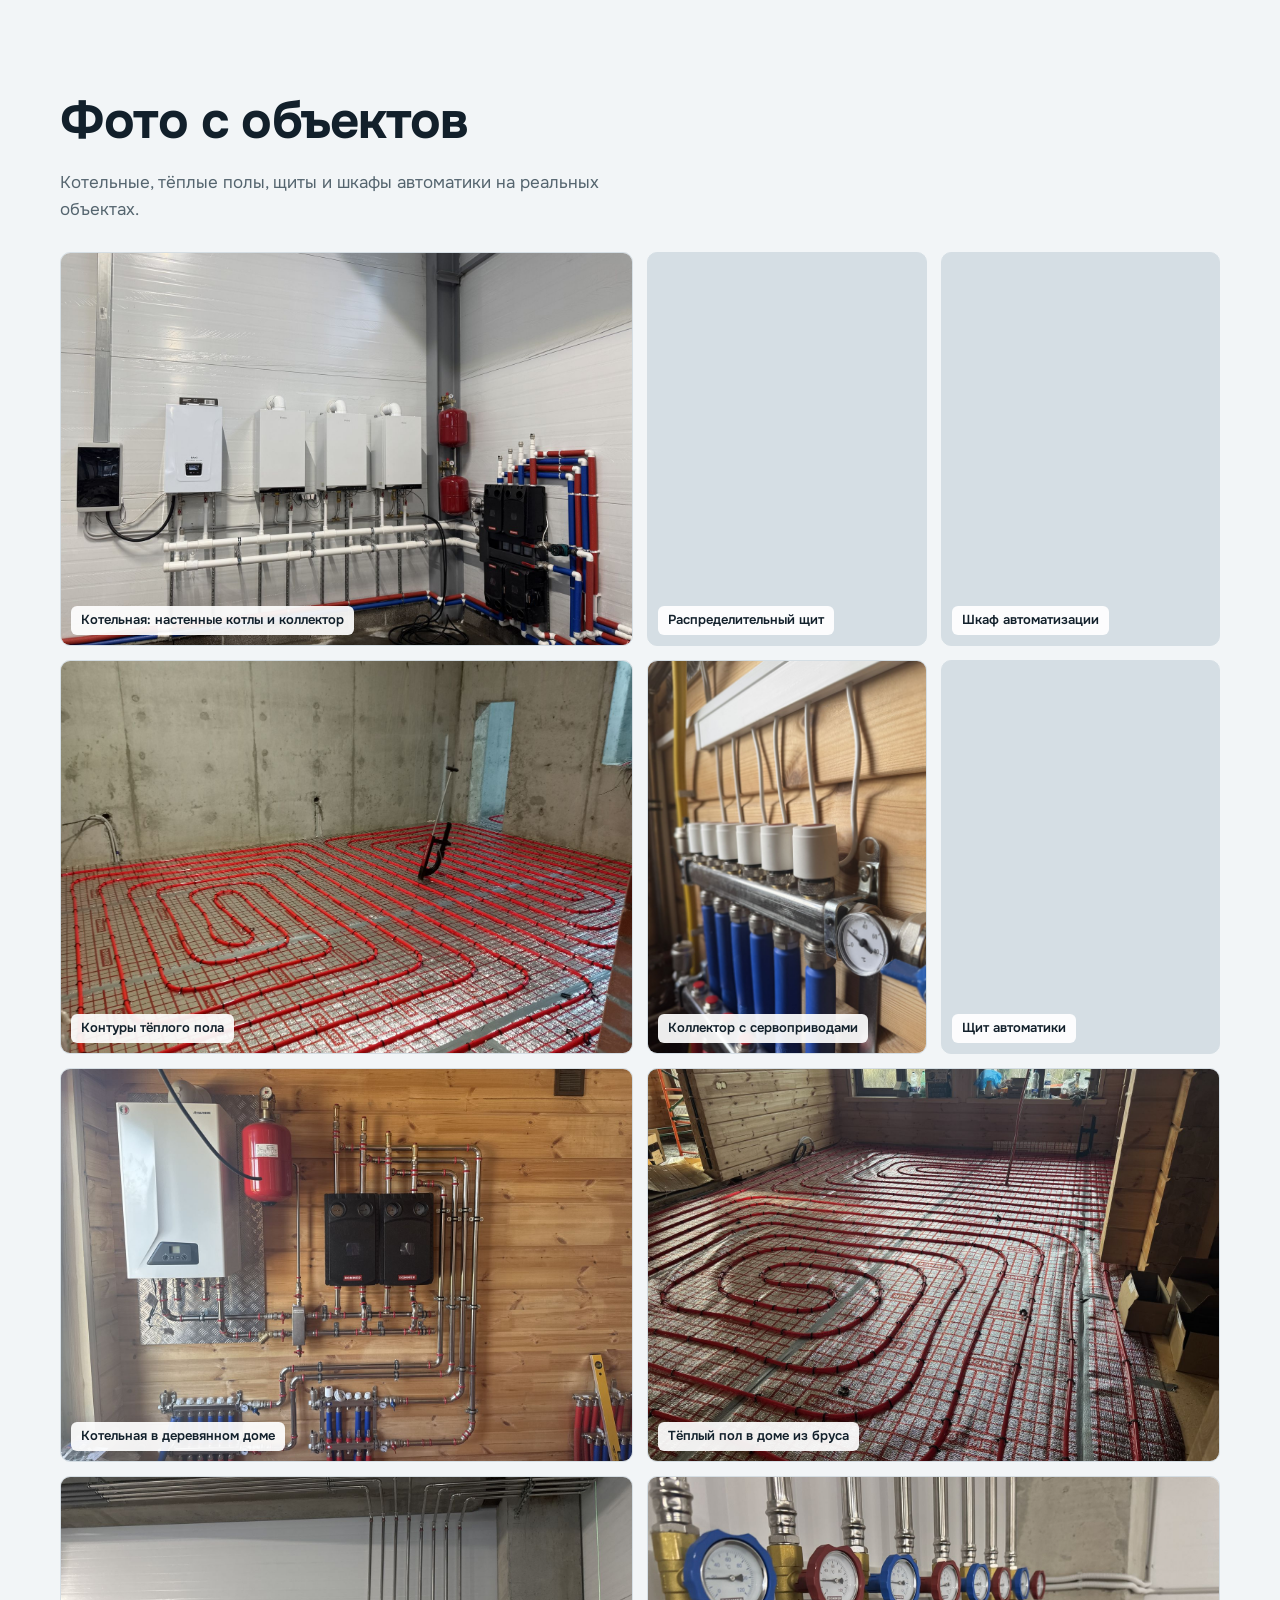
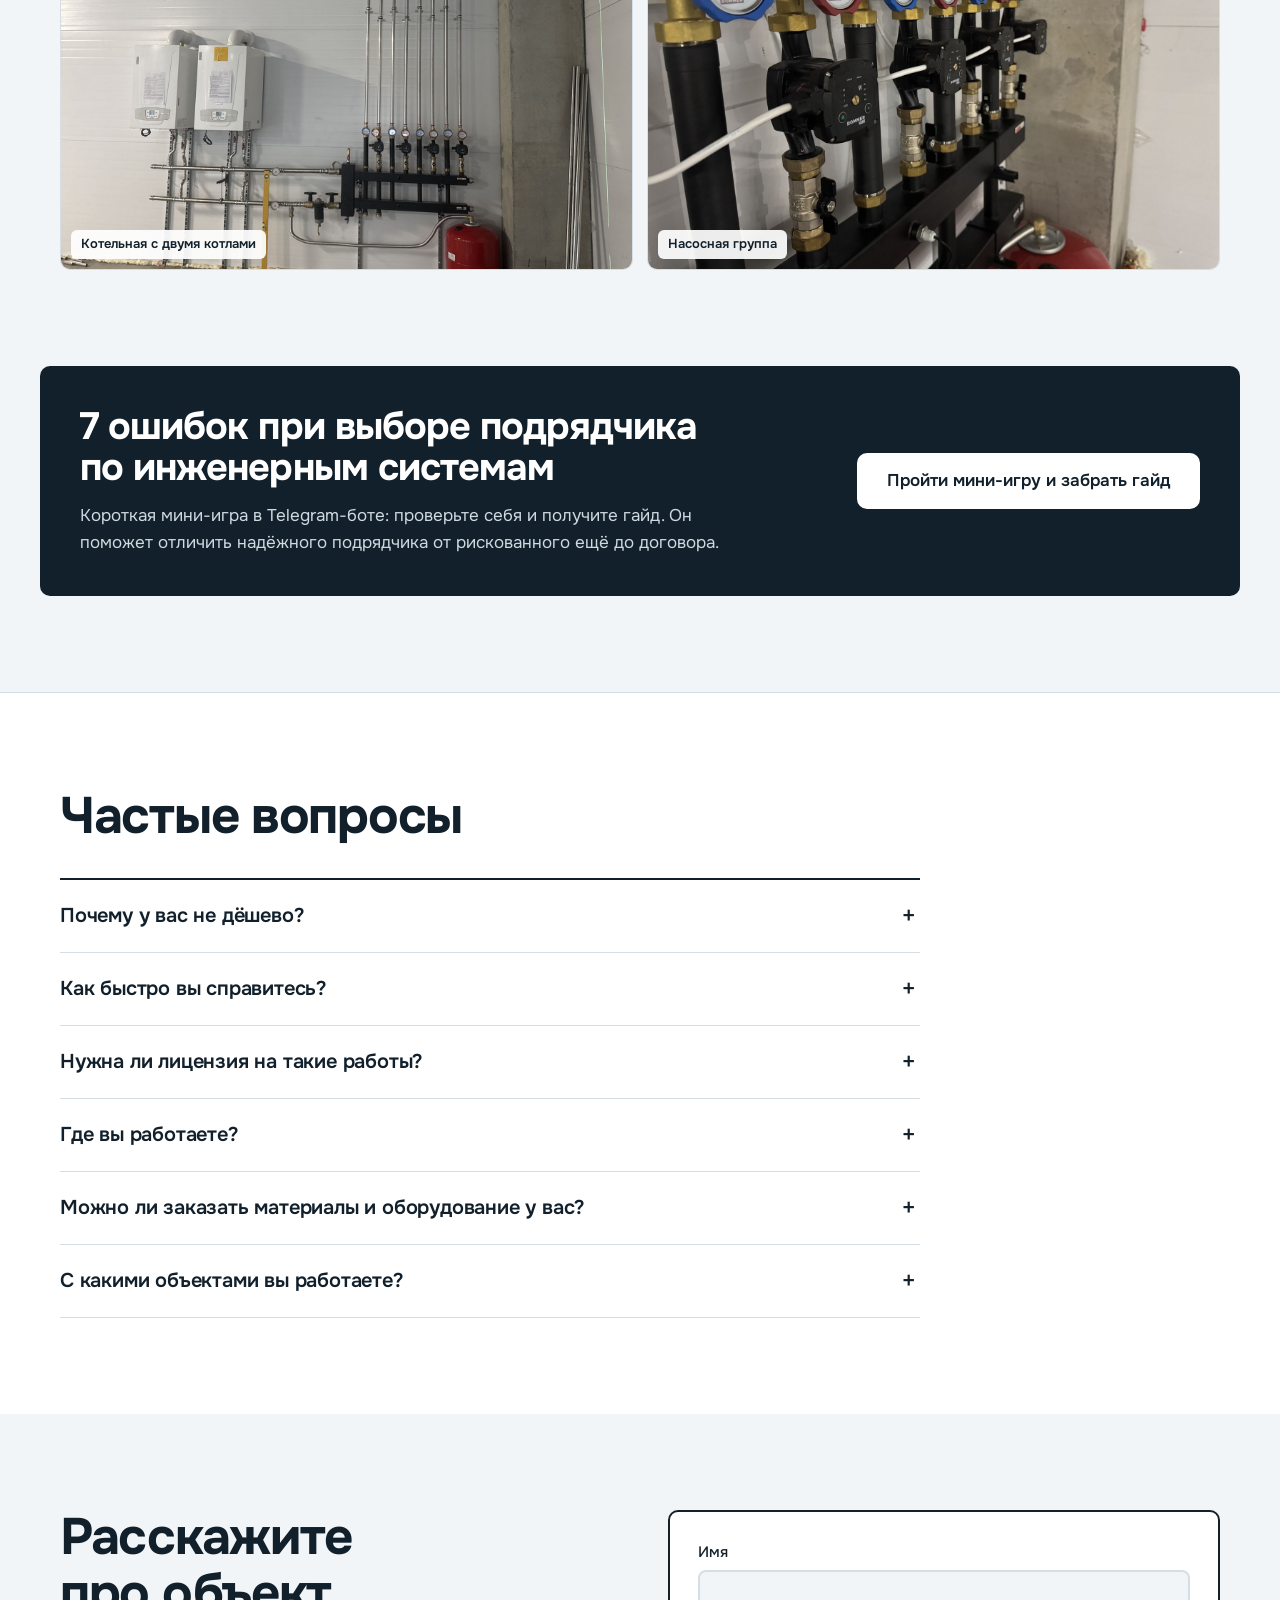
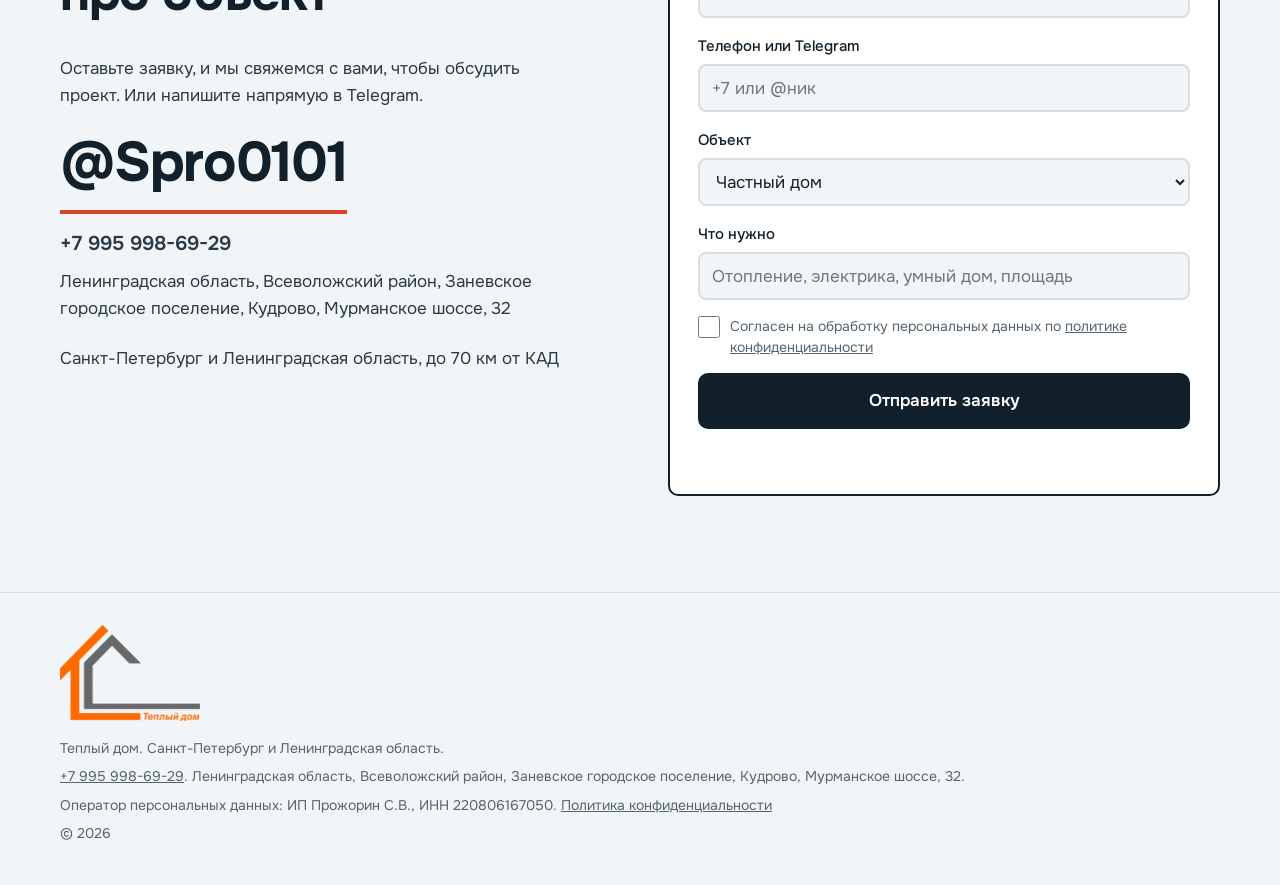
==== commit fec0af93: "Логотип в шапку, подвал и favicon, галерея фото с объектов Co-Authored-By: Claude Sonnet 5.5 <norepl" ====
--- a/index.html
+++ b/index.html
@@ -17,7 +17,8 @@
 <meta name="twitter:title" content="Теплый дом: отопление, электрика, умный дом">
 <meta name="twitter:description" content="СПб и Ленинградская область, до 70 км от КАД. Проект бесплатно, смета без роста, гарантия по договору.">
 <meta name="theme-color" content="#F2F5F7">
-<link rel="icon" href="data:image/svg+xml,%3Csvg xmlns='http://www.w3.org/2000/svg' viewBox='0 0 32 32'%3E%3Crect width='32' height='32' rx='6' fill='%2312202B'/%3E%3Cpath d='M6 17L16 8l10 9M10 15v10h12V15' fill='none' stroke='%23fff' stroke-width='2.4'/%3E%3Cpath d='M16 25v-6' stroke='%23E09A00' stroke-width='2.4'/%3E%3C/svg%3E">
+<link rel="icon" type="image/png" href="img/favicon-64.png">
+<link rel="apple-touch-icon" href="img/apple-touch-icon.png">
 <link rel="preconnect" href="https://fonts.googleapis.com">
 <link rel="preconnect" href="https://fonts.gstatic.com" crossorigin>
 <link href="https://fonts.googleapis.com/css2?family=Onest:wght@300..800&display=swap" rel="stylesheet">
@@ -46,7 +47,7 @@
 <header class="header" id="header">
   <div class="header__inner">
     <a class="brand" href="#top" aria-label="Теплый дом, на главную">
-      <svg class="brand__mark" width="28" height="28" viewBox="0 0 32 32" aria-hidden="true"><rect width="32" height="32" rx="6" fill="currentColor"/><path d="M6 17L16 8l10 9M10 15v10h12V15" fill="none" stroke="#fff" stroke-width="2.4"/><path d="M16 25v-6" stroke="#E09A00" stroke-width="2.4"/></svg>
+      <img class="brand__mark" src="img/logo-mark.png" width="48" height="33" alt="">
       <span>Теплый дом</span>
     </a>
     <nav class="nav" aria-label="Разделы">
@@ -275,6 +276,26 @@
   </div>
 </section>
 
+<!-- WORKS -->
+<section class="sec gal" id="works">
+  <div class="wrap">
+    <h2 class="sec__h" data-reveal>Фото с объектов</h2>
+    <p class="gal__lead" data-reveal>Котельные, тёплые полы, щиты и шкафы автоматики на реальных объектах.</p>
+    <div class="gal__grid" data-stagger>
+      <figure class="gal__i gal__i--w"><img src="img/kotelnaya-kotly-kollektor.jpg" width="1600" height="1200" alt="Котельная с тремя настенными котлами, коллекторной группой и расширительными баками" loading="lazy" decoding="async"><figcaption>Котельная: настенные котлы и коллектор</figcaption></figure>
+      <figure class="gal__i gal__i--t"><img src="img/shchit-raspredelitelnyj.jpg" width="1200" height="1600" alt="Встроенный распределительный электрощит с автоматами и разведёнными линиями" loading="lazy" decoding="async"><figcaption>Распределительный щит</figcaption></figure>
+      <figure class="gal__i gal__i--t"><img src="img/shkaf-umnyj-dom.jpg" width="1200" height="1600" alt="Шкаф автоматизации отопления с контроллером и модулями управления" loading="lazy" decoding="async"><figcaption>Шкаф автоматизации</figcaption></figure>
+      <figure class="gal__i gal__i--w"><img src="img/teplyj-pol-kontury.jpg" width="1600" height="1200" alt="Уложенные контуры тёплого пола по армирующей сетке на бетонном основании" loading="lazy" decoding="async"><figcaption>Контуры тёплого пола</figcaption></figure>
+      <figure class="gal__i gal__i--t"><img src="img/kollektor-servoprivody.jpg" width="1200" height="1600" alt="Коллектор тёплого пола с сервоприводами и манометром на деревянной стене" loading="lazy" decoding="async"><figcaption>Коллектор с сервоприводами</figcaption></figure>
+      <figure class="gal__i gal__i--t"><img src="img/shkaf-avtomatiki.jpg" width="1200" height="1600" alt="Большой электрощит с модулями автоматики, подготовленный к подключению" loading="lazy" decoding="async"><figcaption>Щит автоматики</figcaption></figure>
+      <figure class="gal__i gal__i--w"><img src="img/kotelnaya-derevo.jpg" width="1600" height="1200" alt="Котельная в деревянном доме: котёл, коллекторы и металлические трубопроводы на стене" loading="lazy" decoding="async"><figcaption>Котельная в деревянном доме</figcaption></figure>
+      <figure class="gal__i gal__i--w"><img src="img/teplyj-pol-dom.jpg" width="1600" height="1200" alt="Контуры тёплого пола на этаже дома из бруса перед заливкой стяжки" loading="lazy" decoding="async"><figcaption>Тёплый пол в доме из бруса</figcaption></figure>
+      <figure class="gal__i gal__i--w"><img src="img/kotelnaya-dva-kotla.jpg" width="1600" height="1200" alt="Котельная с двумя настенными котлами и гребёнкой для подключения контуров" loading="lazy" decoding="async"><figcaption>Котельная с двумя котлами</figcaption></figure>
+      <figure class="gal__i gal__i--w"><img src="img/nasosnaya-gruppa.jpg" width="1600" height="1200" alt="Насосная группа с манометрами и термометрами на коллекторе отопления" loading="lazy" decoding="async"><figcaption>Насосная группа</figcaption></figure>
+    </div>
+  </div>
+</section>
+
 <!-- GUIDE -->
 <section class="sec guide" id="guide">
   <div class="wrap guide__box" data-reveal>
@@ -336,6 +357,7 @@
 
 <footer class="footer">
   <div class="wrap footer__in">
+    <img class="footer__logo" src="img/logo-full.png" width="160" height="110" alt="Теплый дом" loading="lazy">
     <p>Теплый дом. Санкт-Петербург и Ленинградская область.</p>
     <p><a href="tel:+79959986929">+7 995 998-69-29</a>. Ленинградская область, Всеволожский район, Заневское городское поселение, Кудрово, Мурманское шоссе, 32.</p>
     <p>Оператор персональных данных: ИП Прожорин С.В., ИНН 220806167050. <a href="privacy.html">Политика конфиденциальности</a></p>
--- a/styles.css
+++ b/styles.css
@@ -28,7 +28,7 @@
 .header{position:sticky;top:0;z-index:50;background:rgba(242,245,247,.9);backdrop-filter:blur(10px);border-bottom:1px solid var(--line)}
 .header__inner{display:flex;align-items:center;gap:24px;max-width:1200px;margin:0 auto;padding:10px 20px;min-width:0}
 .brand{display:flex;align-items:center;gap:10px;text-decoration:none;font-weight:700;letter-spacing:-.01em;min-width:0;flex-shrink:1}
-.brand__mark{flex:0 0 auto;color:var(--ink)}
+.brand__mark{flex:0 0 auto;height:33px;width:auto;display:block}
 .brand span{white-space:nowrap;overflow:hidden;text-overflow:ellipsis}
 .nav{display:flex;gap:26px;margin-left:auto}
 .nav a{text-decoration:none;font-weight:500;white-space:nowrap;font-size:16px}
@@ -175,6 +175,7 @@
 
 .footer{border-top:1px solid var(--line);padding:32px 0 40px;font-size:14px;color:var(--muted)}
 .footer__in{display:grid;gap:6px}
+.footer__logo{width:140px;height:auto;margin-bottom:10px}
 
 /* legal */
 .legal{max-width:760px;margin:0 auto;padding:56px 20px 96px}
@@ -226,6 +227,10 @@
 @media (max-width:400px){
   .brand span{display:none}
 }
+@media (max-width:640px){
+  .gal__grid{grid-template-columns:repeat(2,1fr);grid-auto-rows:150px;gap:10px}
+  .gal__i--w{grid-column:span 2;grid-row:span 2}
+}
 @media (prefers-reduced-motion:reduce){
   .rt{animation:none;stroke-dashoffset:0}
   .flow,.ring{animation:none}
@@ -240,3 +245,19 @@
 .footer__in a{color:inherit}
 @media (max-width:900px){.head__tel{display:none}}
 @media (max-width:760px){.btn--call{display:inline-flex}}
+
+/* gallery */
+.gal__lead{max-width:36em;color:var(--muted);margin:-14px 0 28px}
+.gal__grid{display:grid;grid-template-columns:repeat(4,1fr);grid-auto-rows:190px;gap:14px}
+.gal__i{position:relative;margin:0;overflow:hidden;border-radius:var(--r);background:var(--line);border:1px solid var(--line)}
+.gal__i--w{grid-column:span 2;grid-row:span 2}
+.gal__i--t{grid-row:span 2}
+.gal__i img{width:100%;height:100%;object-fit:cover;display:block;transition:transform .6s cubic-bezier(.2,.7,.2,1)}
+.gal__i:hover img{transform:scale(1.03)}
+.gal__i figcaption{position:absolute;left:10px;bottom:10px;right:10px;width:max-content;max-width:calc(100% - 20px);background:rgba(255,255,255,.92);color:var(--ink);font-size:13px;font-weight:600;line-height:1.25;padding:6px 10px;border-radius:6px}
+@media (max-width:900px){.gal__grid{grid-auto-rows:150px}}
+@media (max-width:640px){
+  .gal__grid{grid-template-columns:repeat(2,1fr);grid-auto-rows:150px;gap:10px}
+  .gal__i--w{grid-column:span 2;grid-row:span 2}
+  .gal__i figcaption{font-size:12px}
+}
